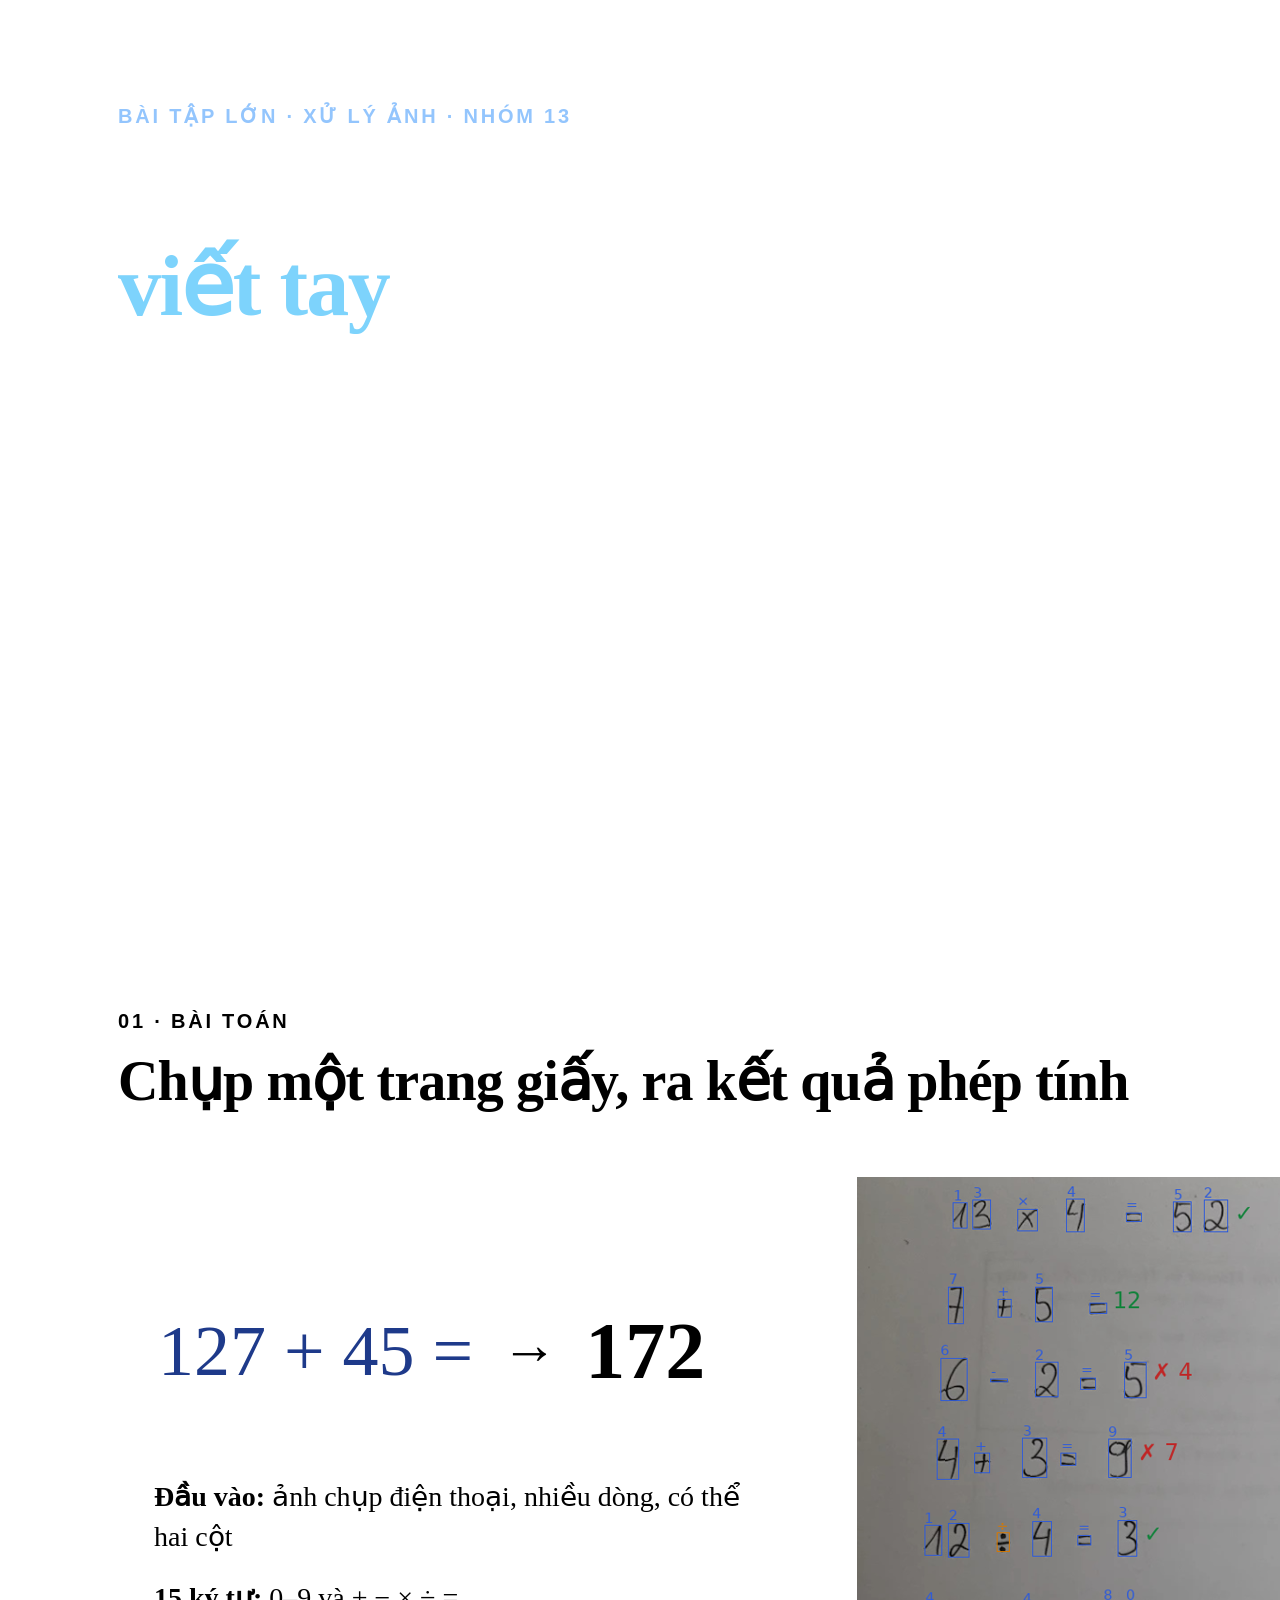
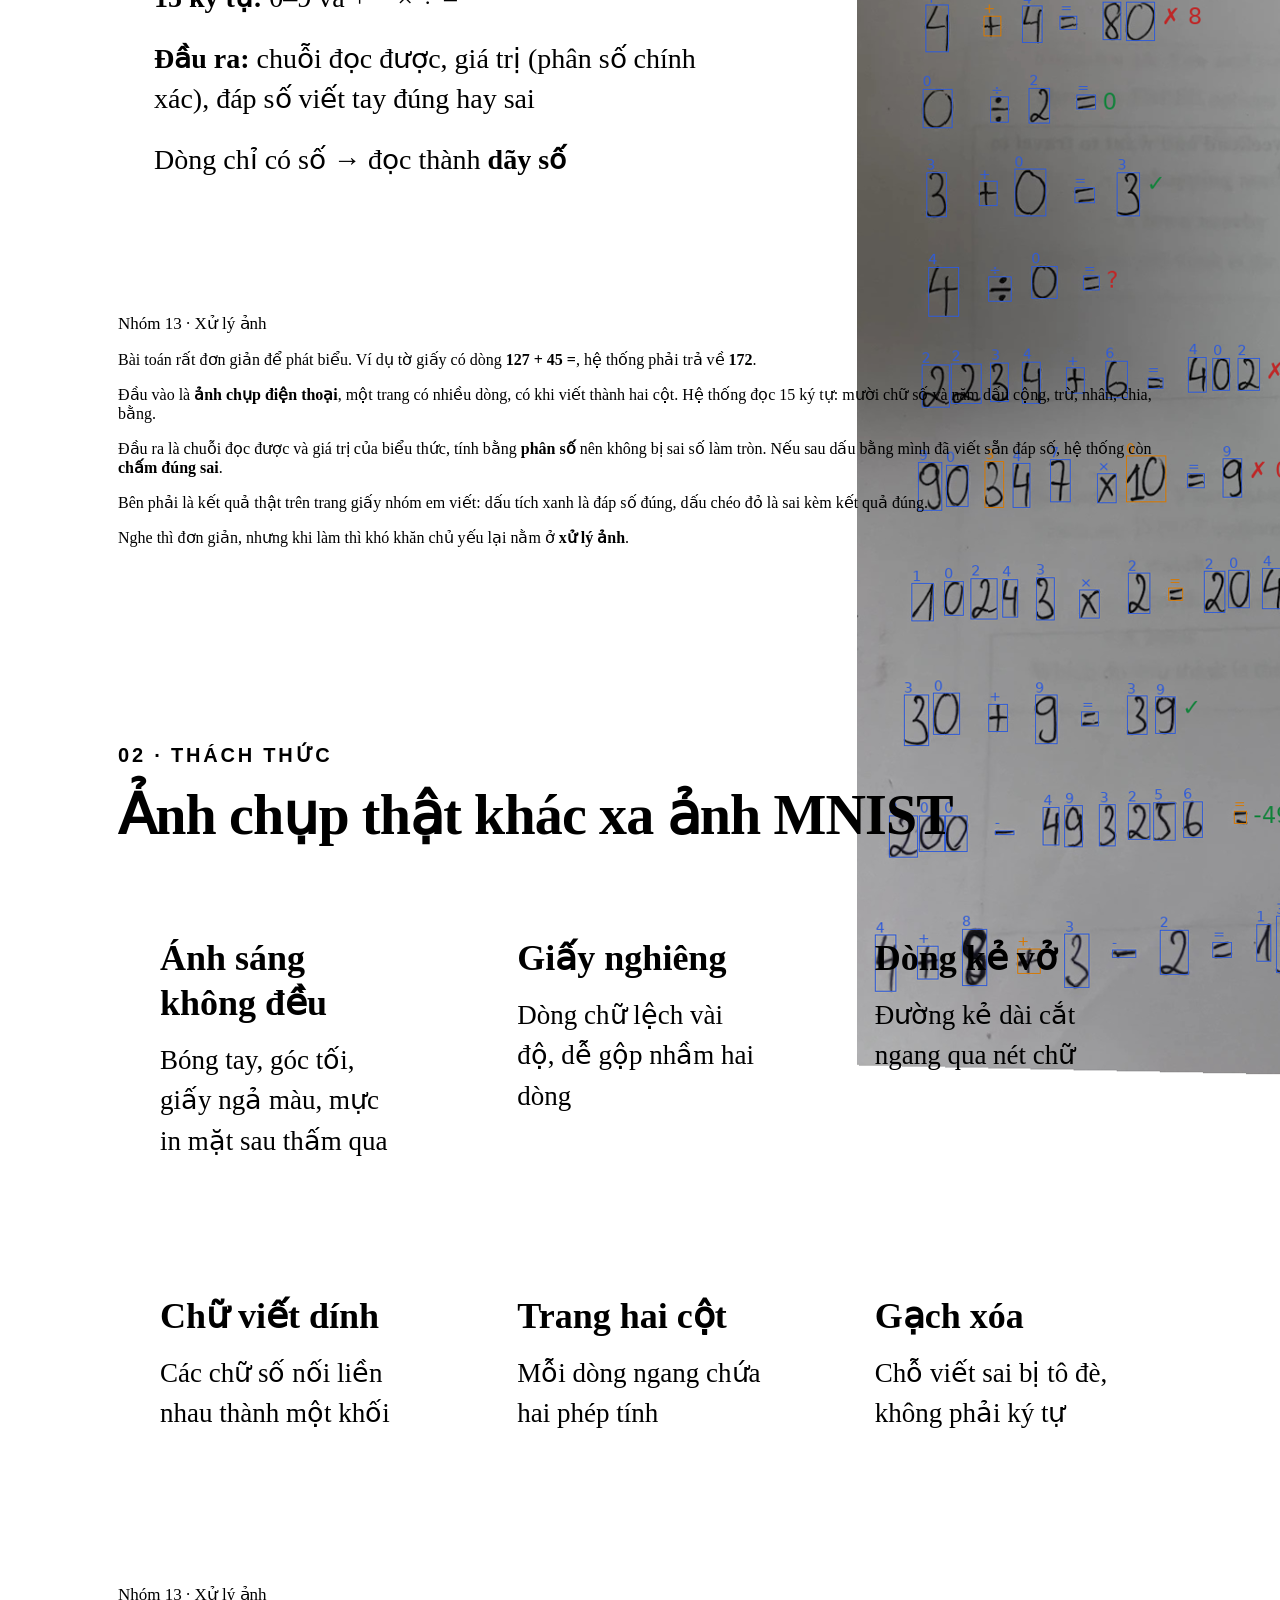
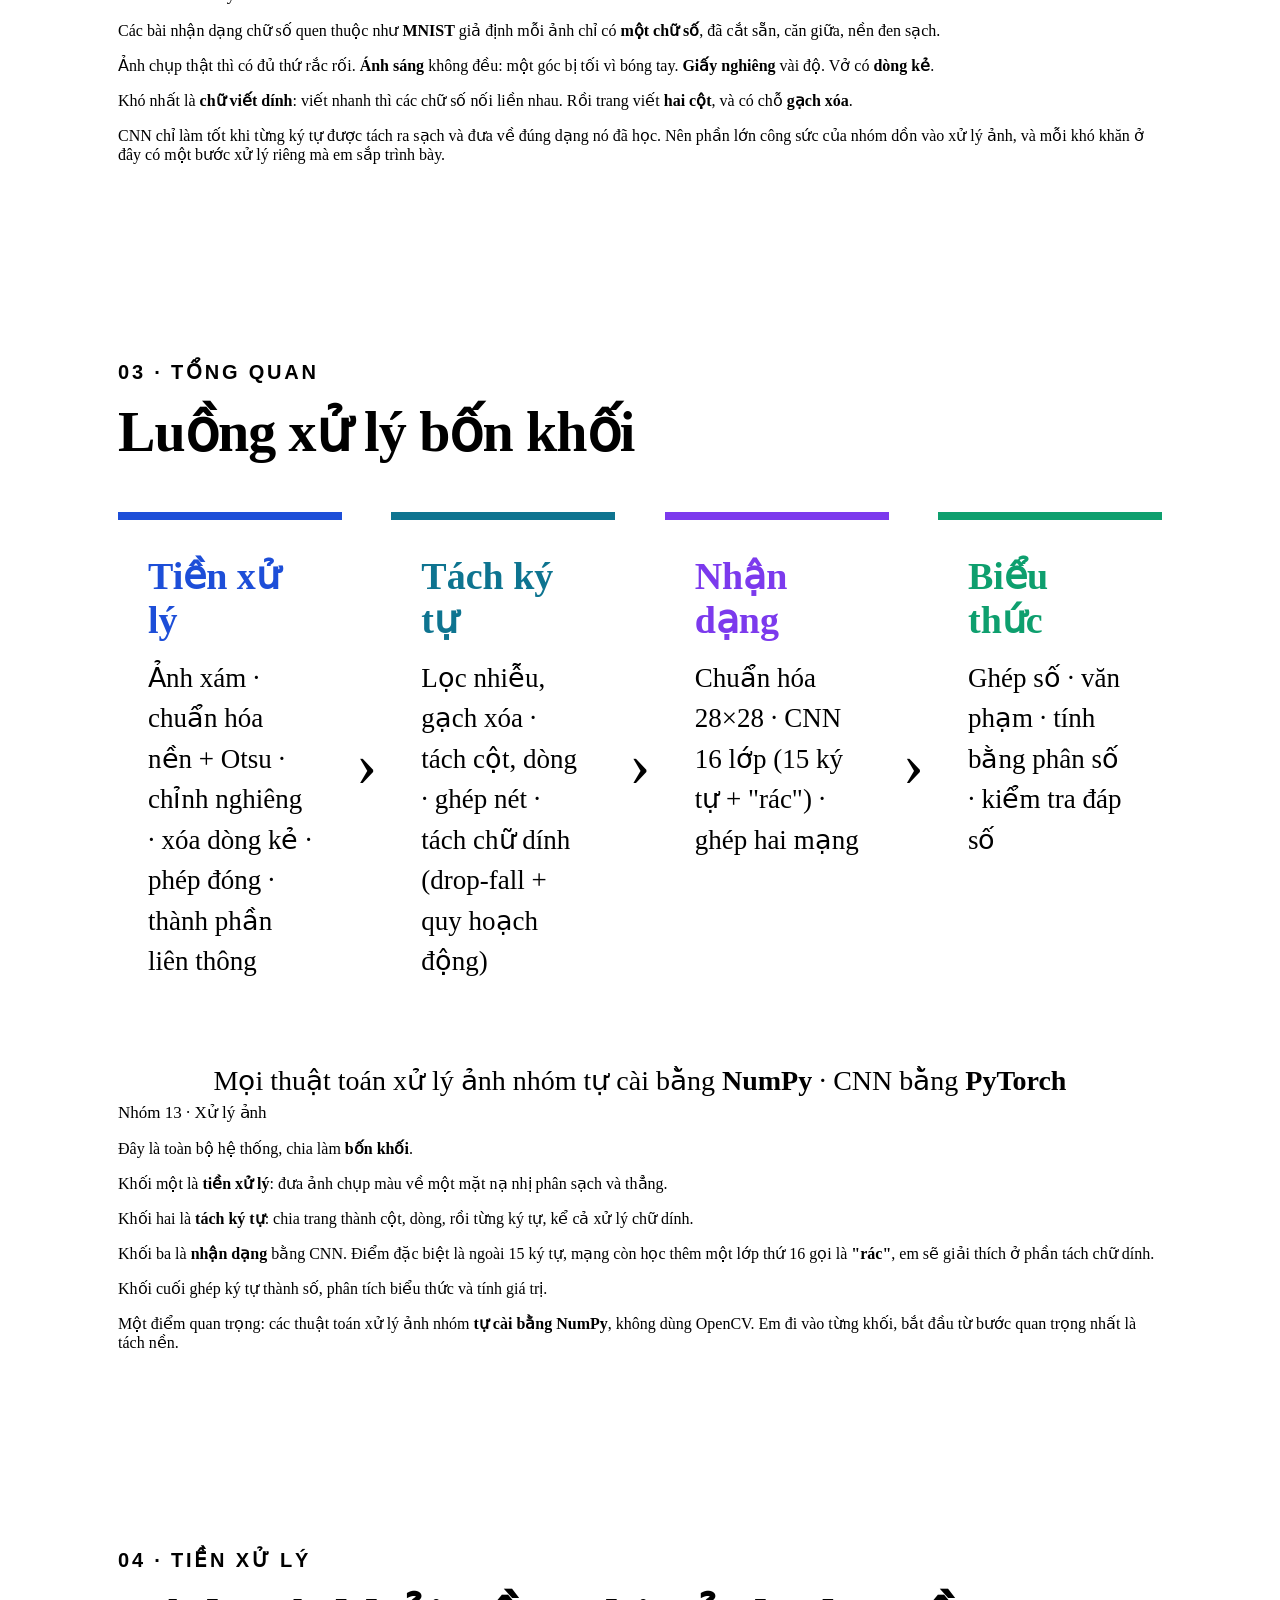
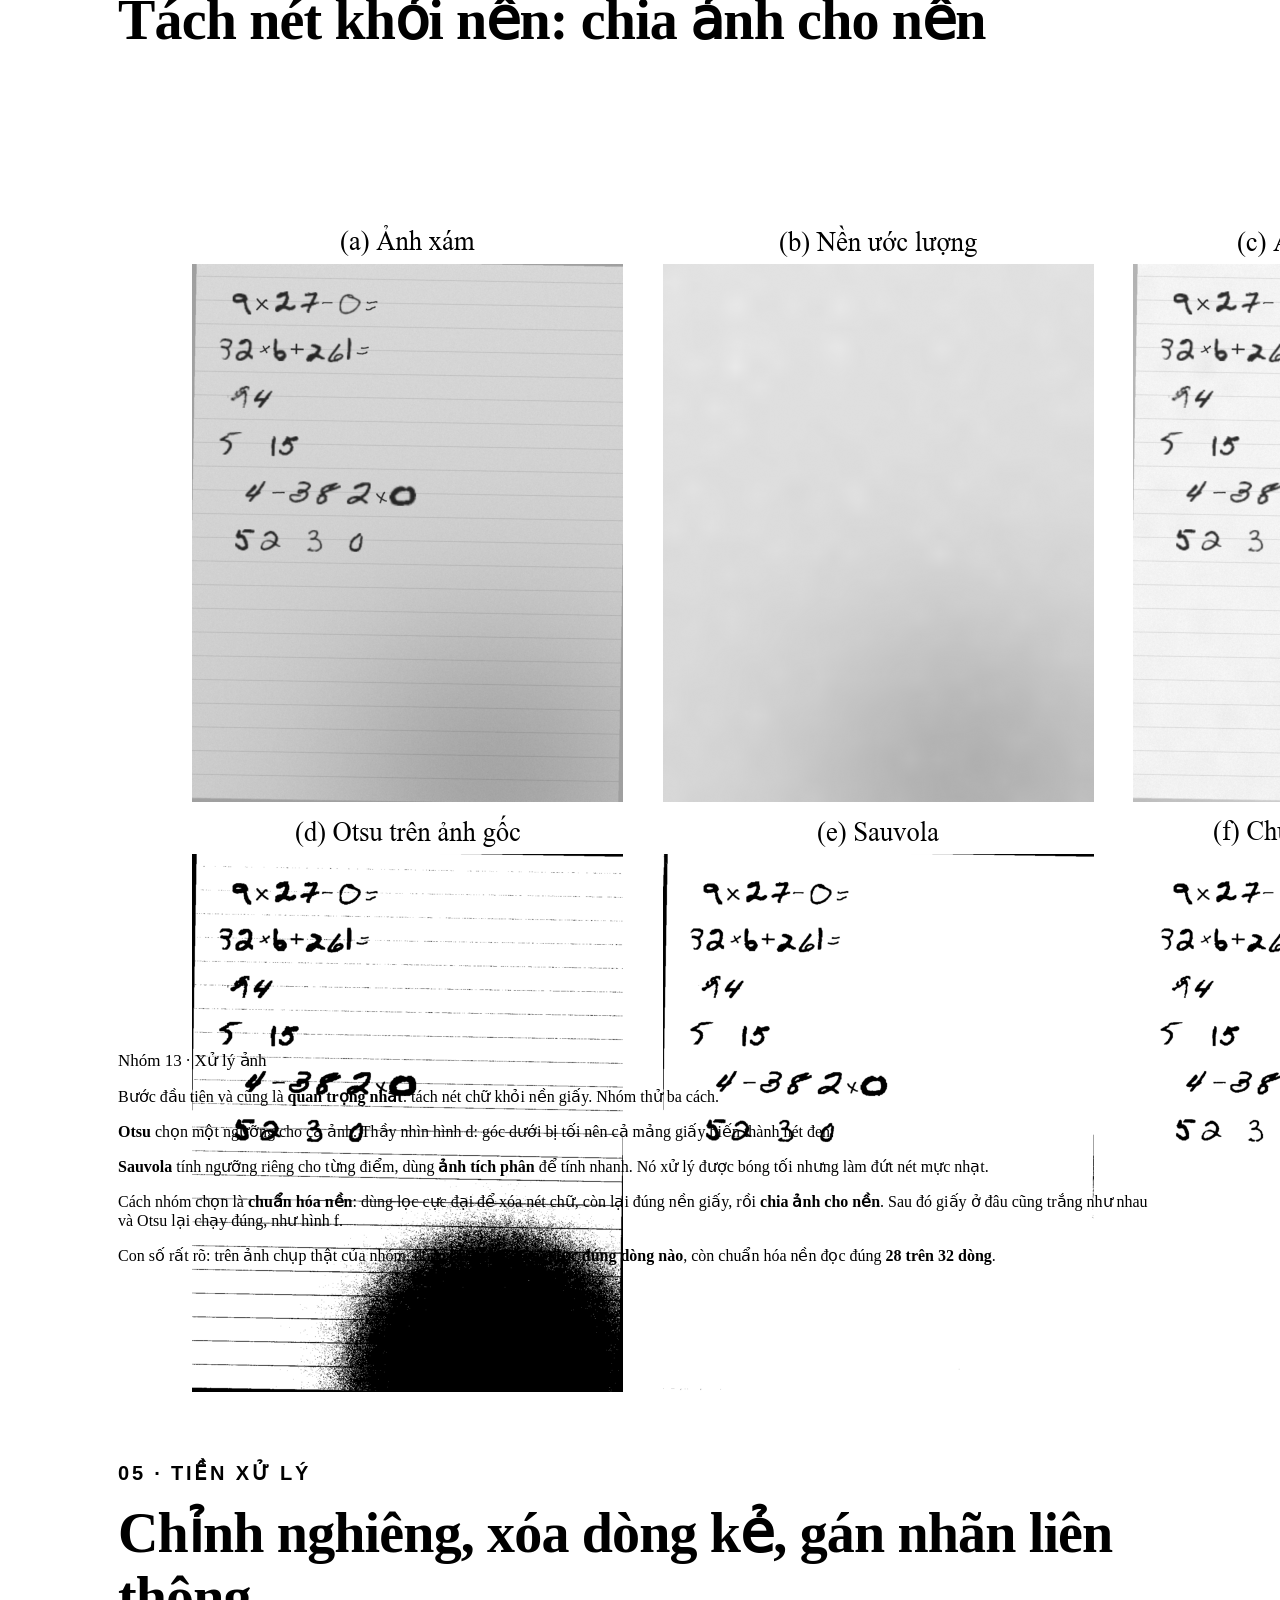
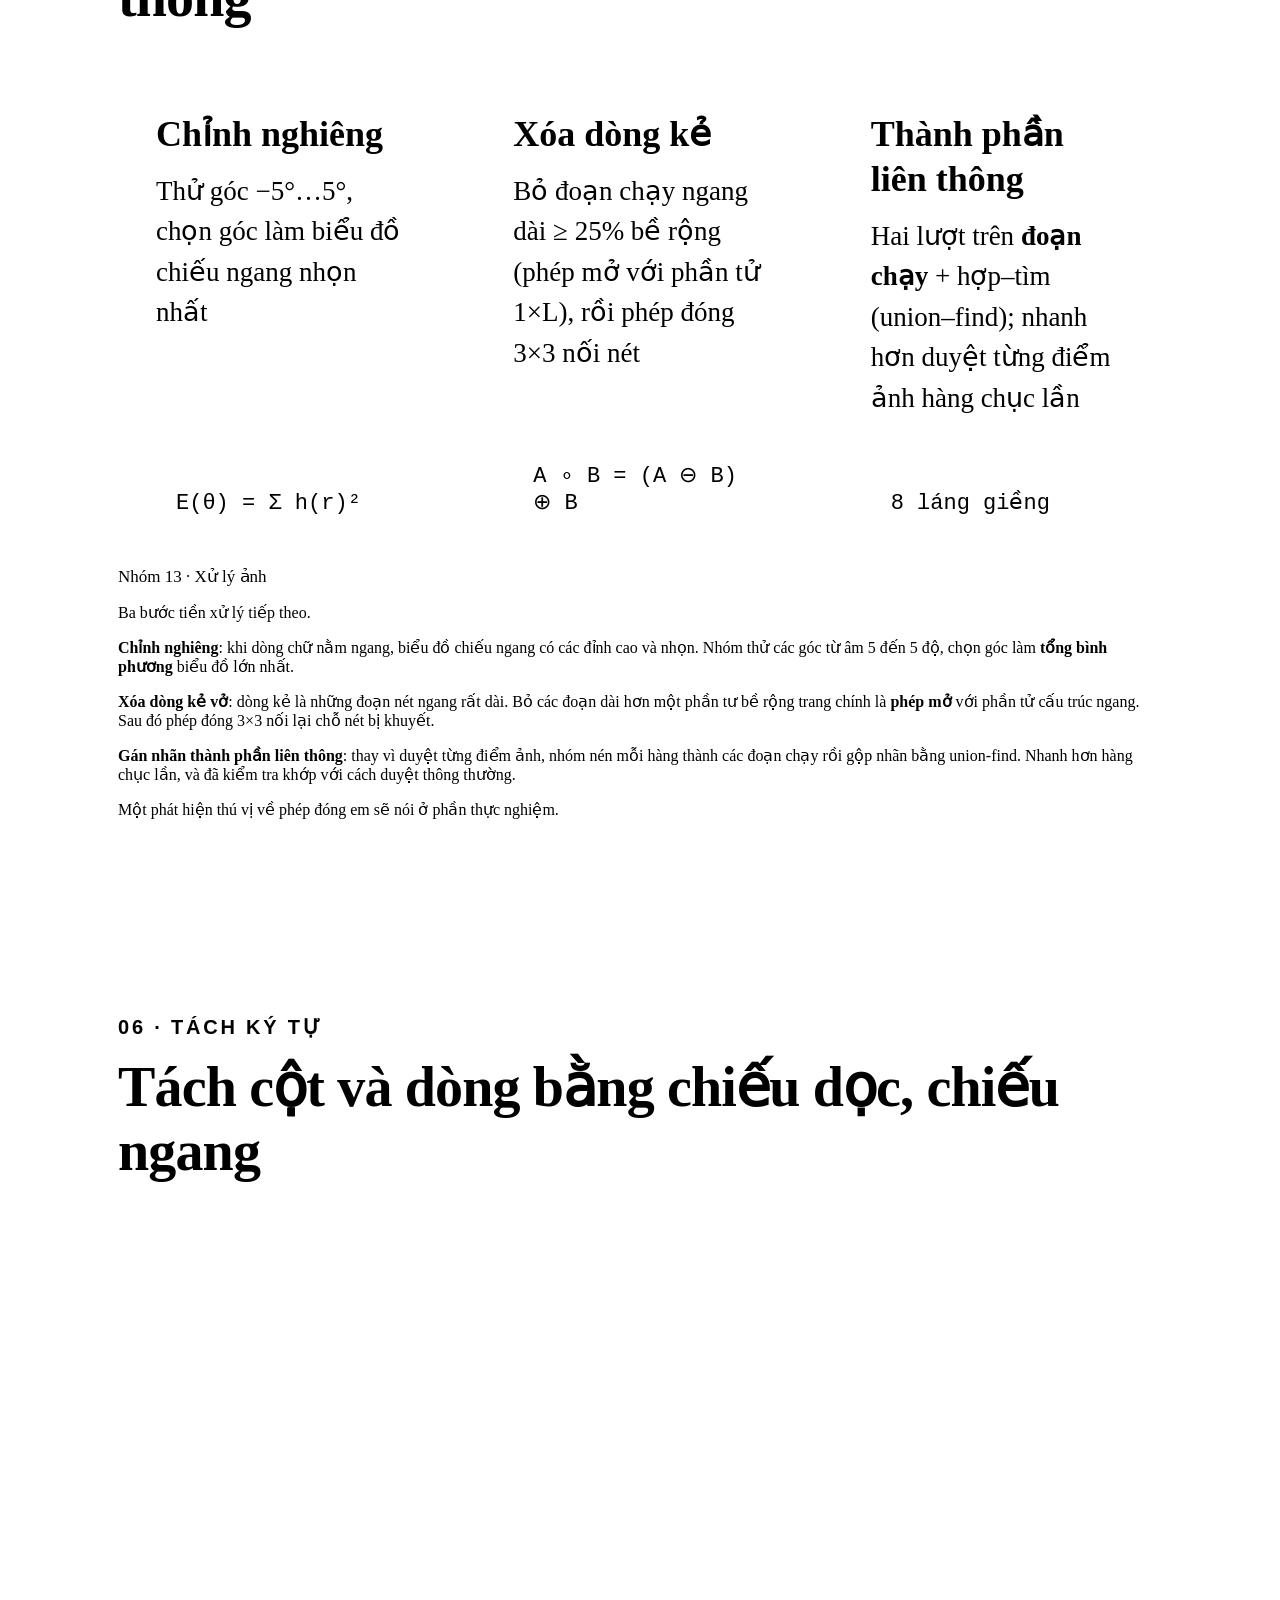
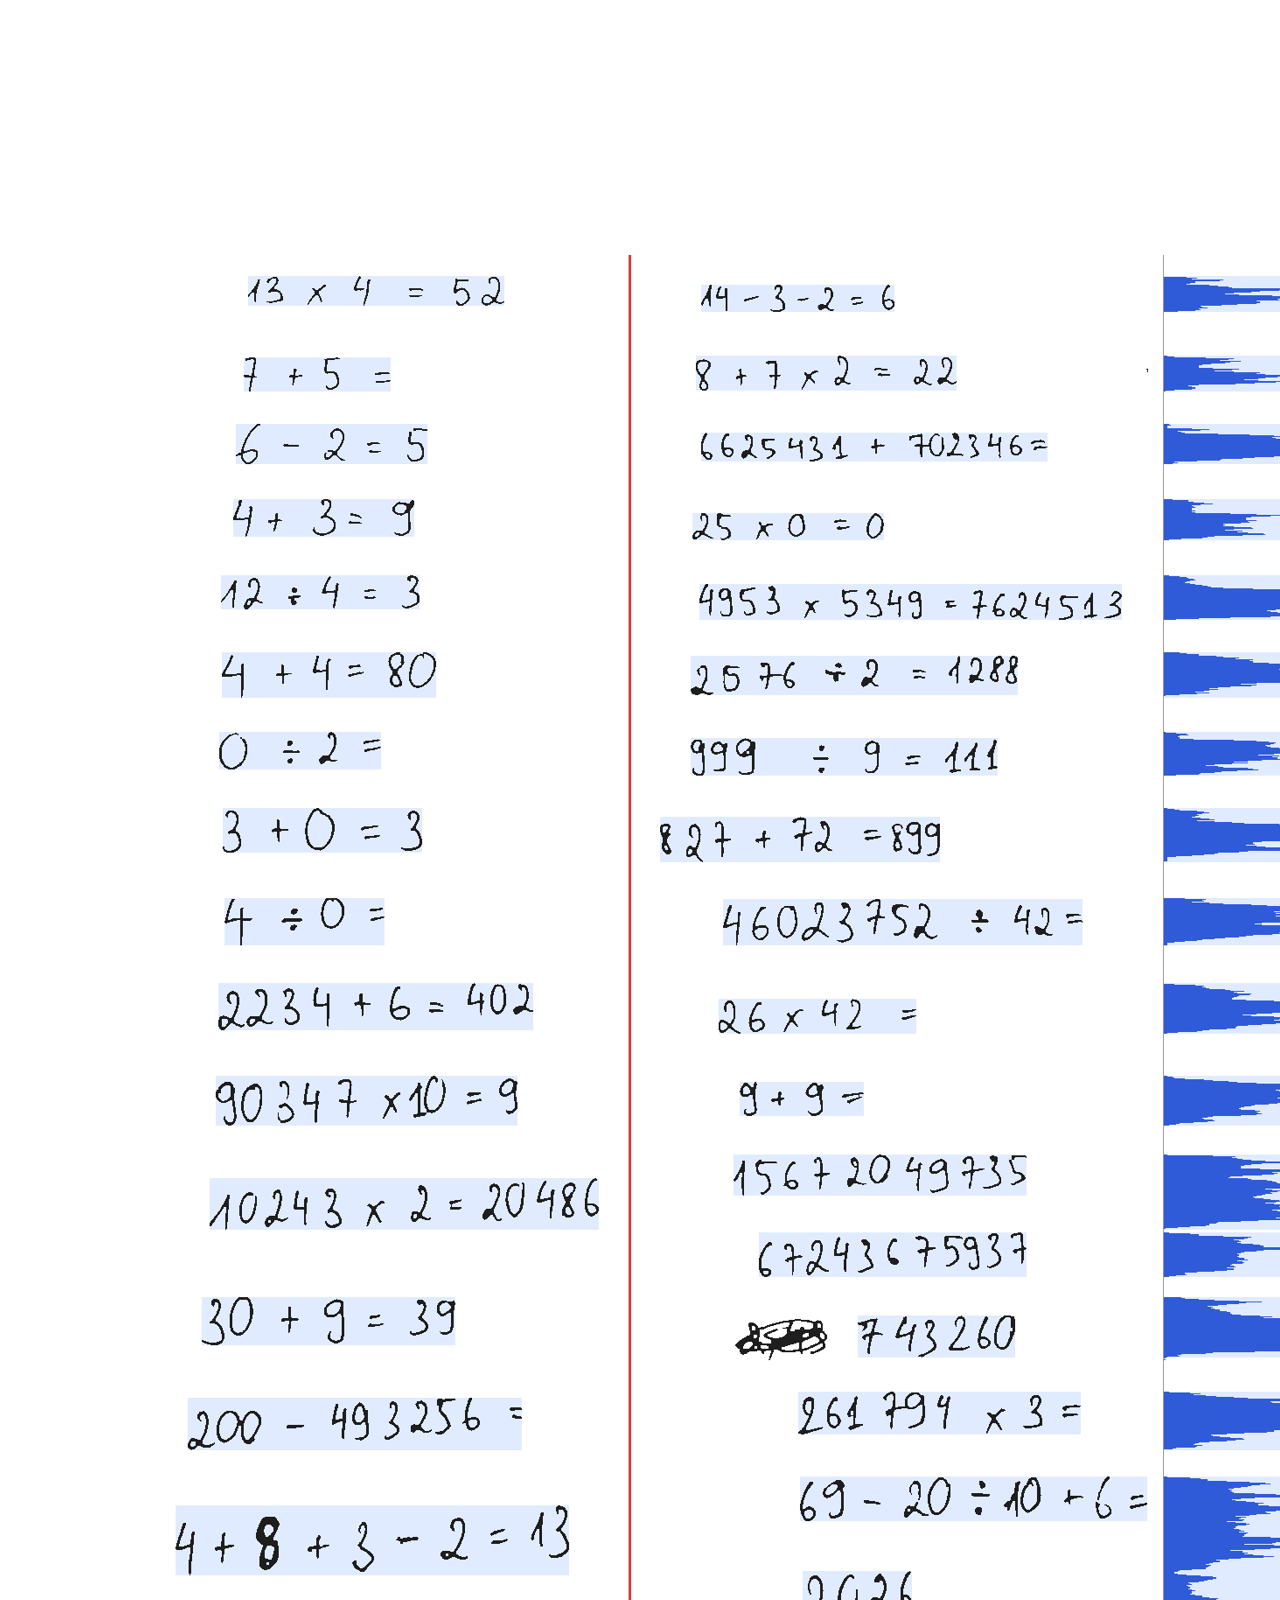
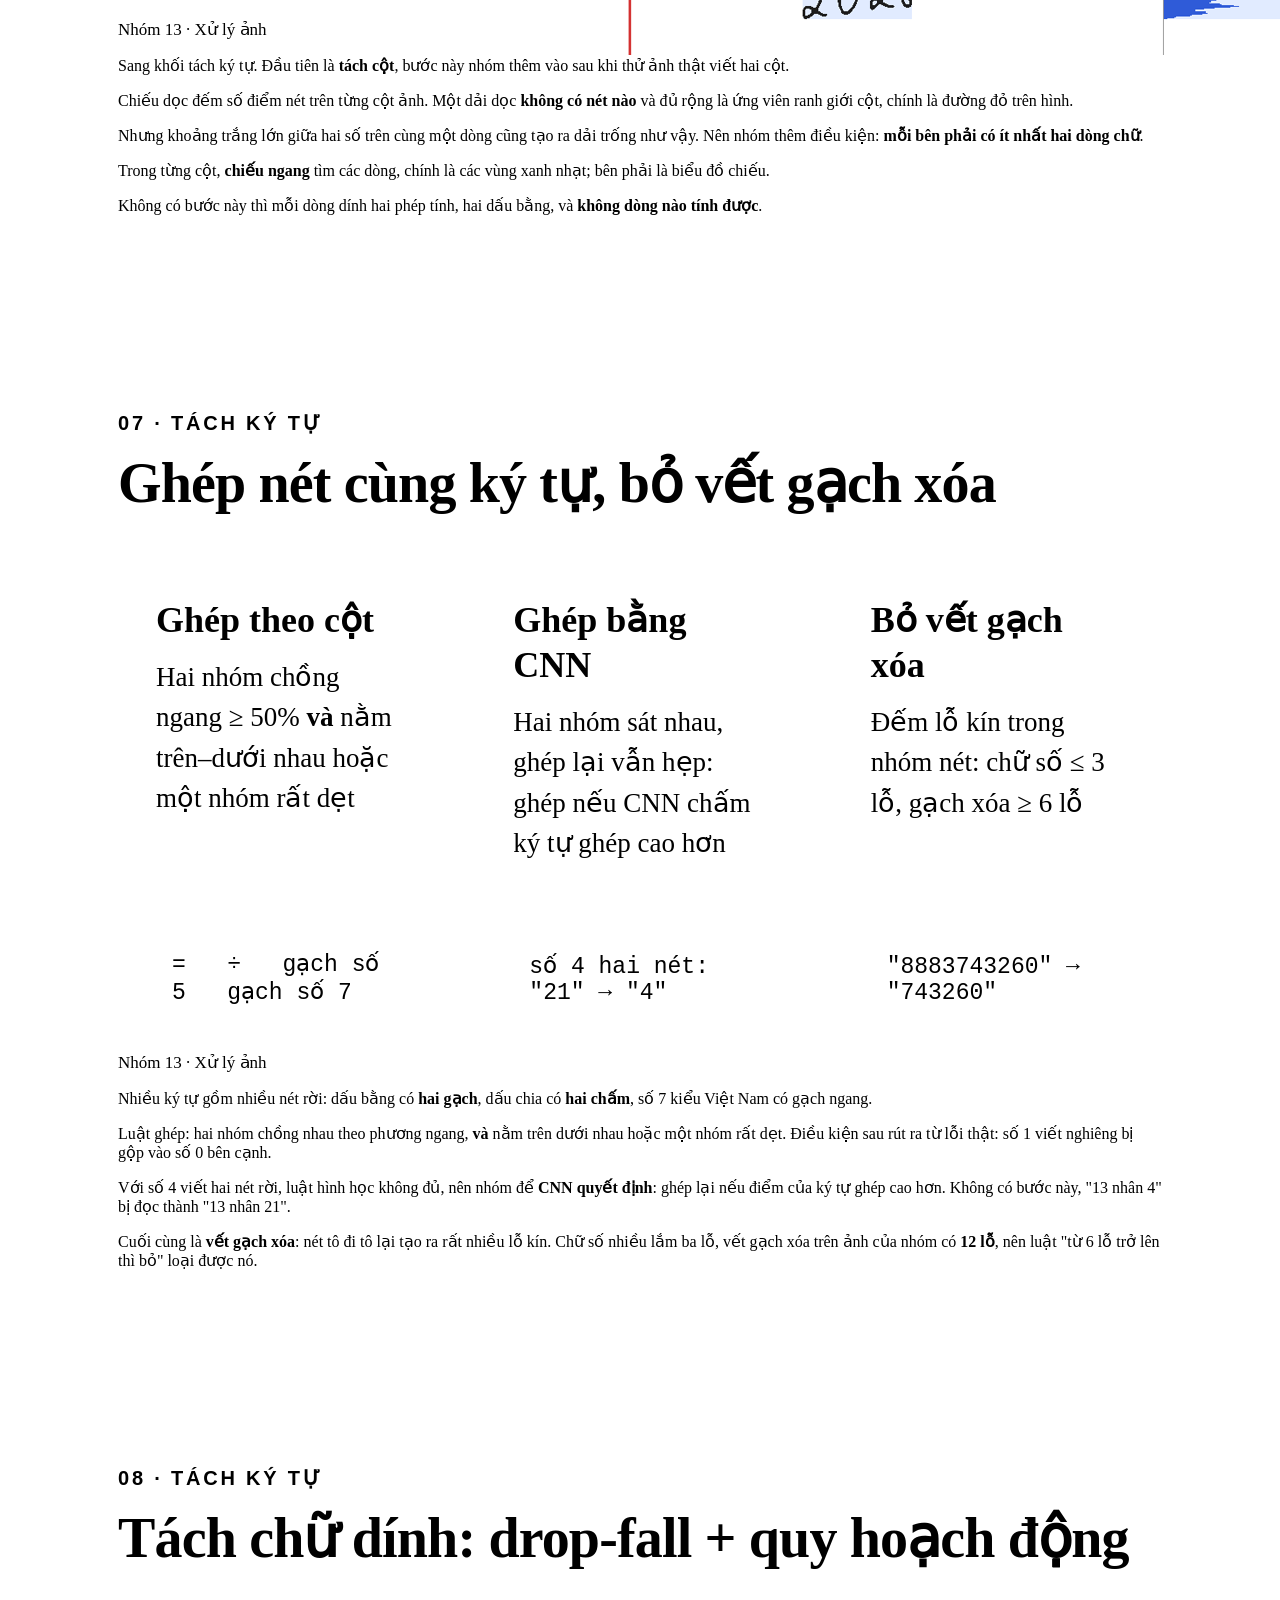
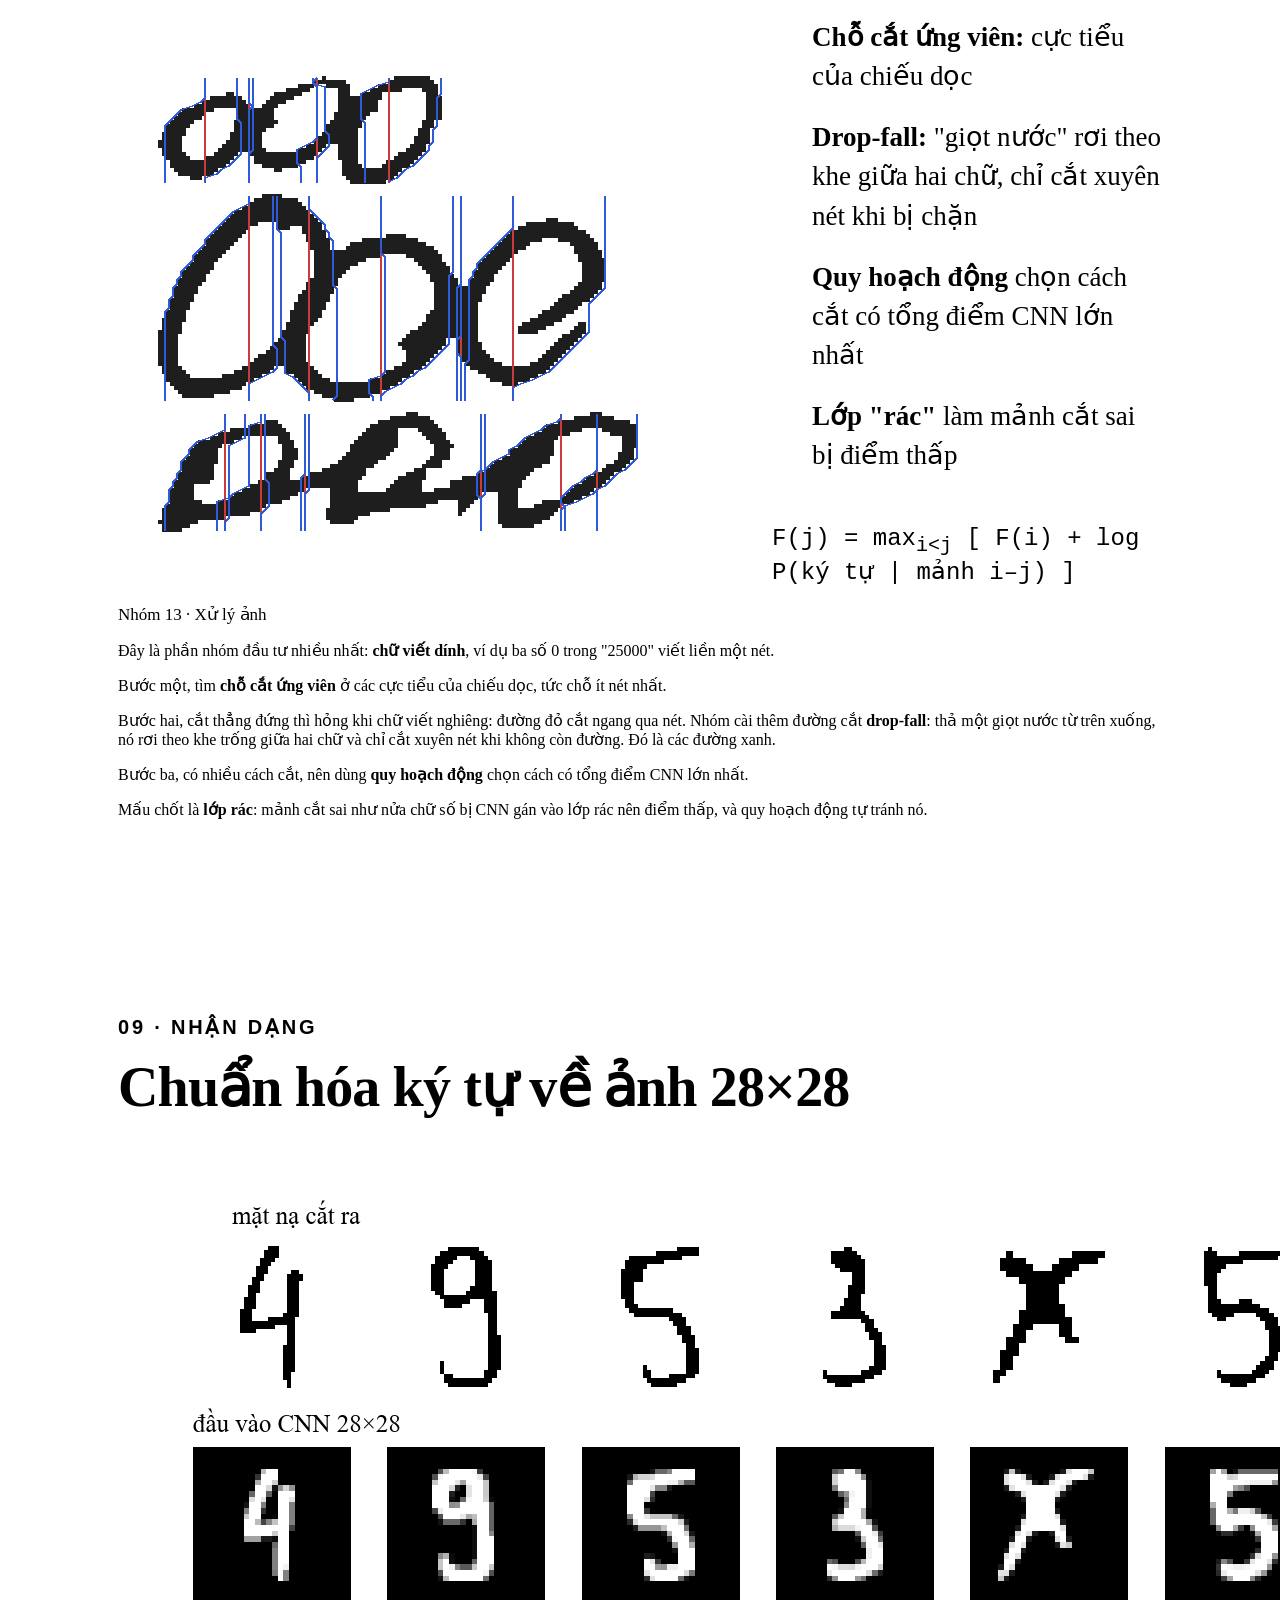
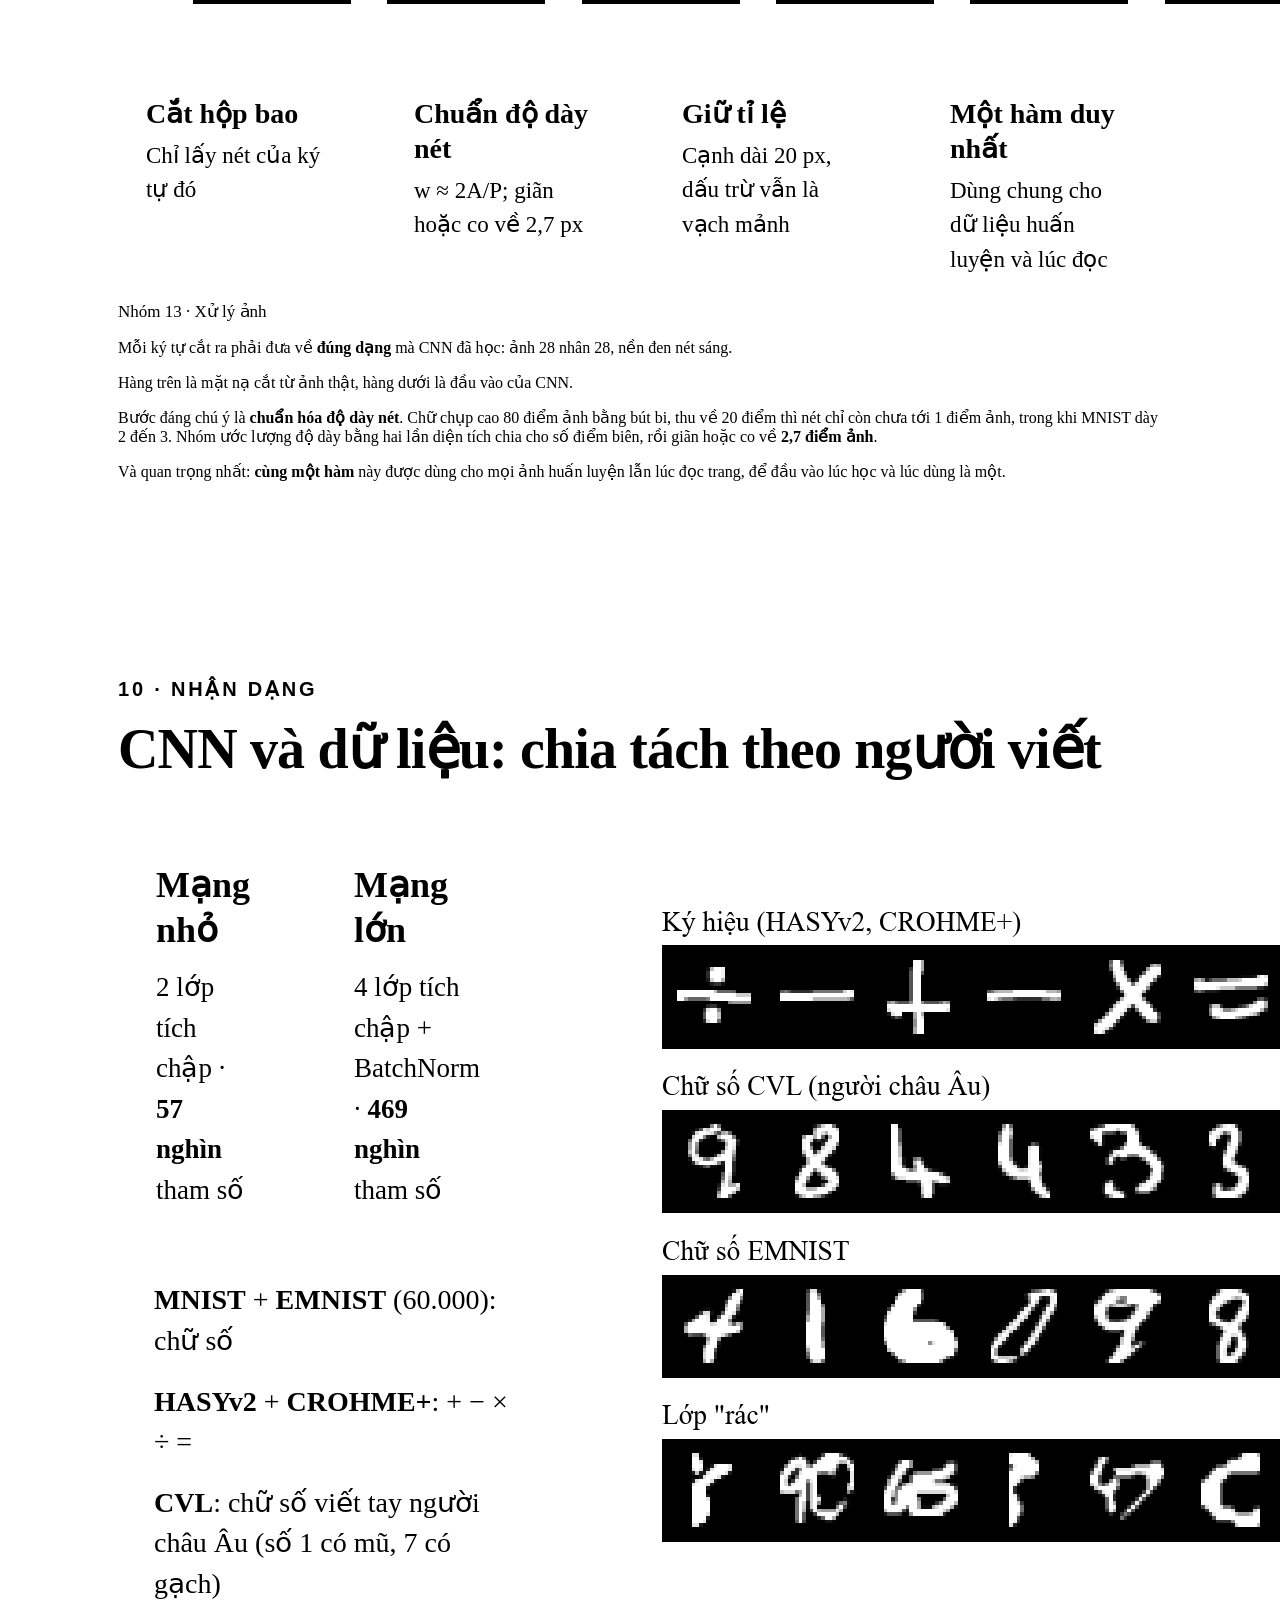
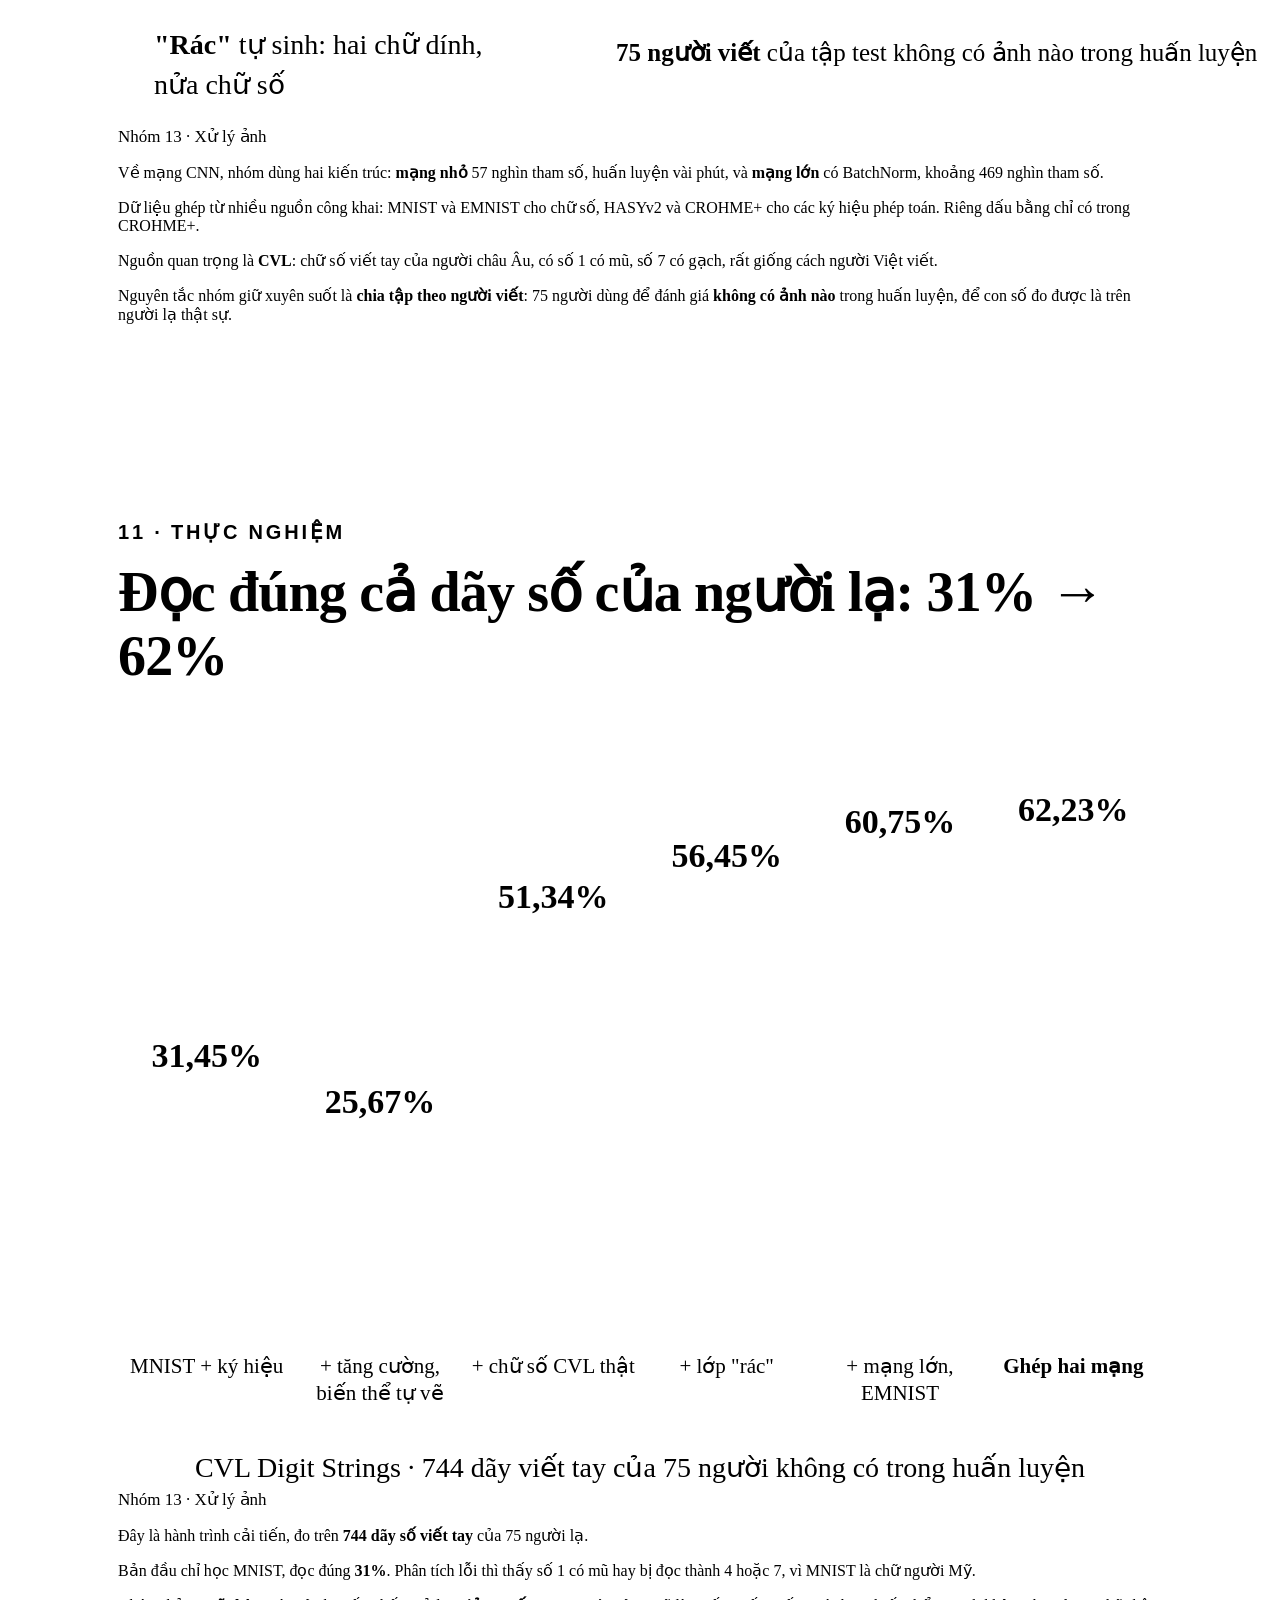
==== bao_cao/slide/nguon/index.html @ ebadb7d4 "Đọc dãy số và biểu thức viết tay từ ảnh chụp trang giấy Mã nguồn xử lý ảnh (NumPy), CNN, ứng dụng we" ====
<!DOCTYPE html>
<html lang="vi" data-themes="corporate-clean">
<head>
<meta charset="utf-8">
<meta name="viewport" content="width=device-width,initial-scale=1">
<title>Đọc dãy số và biểu thức viết tay từ ảnh chụp trang giấy · Nhóm 13</title>
<link rel="stylesheet" href="../../../../../../.claude/skills/html-ppt/assets/base.css">
<link rel="stylesheet" id="theme-link" href="../../../../../../.claude/skills/html-ppt/assets/themes/corporate-clean.css">
<link rel="stylesheet" href="../../../../../../.claude/skills/html-ppt/assets/animations/animations.css">
<link rel="stylesheet" href="style.css">
</head>
<body class="tpl-presenter-mode-reveal">
<div class="deck">

  <!-- ============ 1. BÌA ============ -->
  <section class="slide bia" data-title="Bìa">
    <div class="bia-fx" data-fx="neural-net"></div>
    <div class="bia-chu">
      <p class="kicker">Bài tập lớn · Xử lý ảnh · Nhóm 13</p>
      <h1 class="h1" data-anim="fade-up">Đọc dãy số và biểu thức<br><span class="nhan">viết tay</span> từ ảnh chụp<br>trang giấy</h1>
      <p class="lede" data-anim="fade-up">Giảng viên: Phạm Hoàng Việt · Nhóm lớp 05</p>
      <div class="thanh-vien" data-anim="stagger-list">
        <span>Vũ Trí Thuận <i>B23DCCN802</i></span>
        <span>Đỗ Minh Vũ <i>B23DCCN942</i></span>
        <span>Nguyễn Trọng Triều <i>B23DCCN844</i></span>
        <span>Phạm Minh Đức <i>B23DCCN186</i></span>
      </div>
    </div>
    <div class="deck-footer"><span>Học viện Công nghệ Bưu chính Viễn thông · Hà Nội 2026</span><span class="slide-number" data-current="1" data-total="17"></span></div>
    <aside class="notes">
      <p>Em chào thầy và các bạn. Nhóm em là <strong>Nhóm 13</strong>, đề tài là <strong>đọc dãy số và biểu thức viết tay từ ảnh chụp một trang giấy</strong>.</p>
      <p>Nói ngắn gọn: mình chụp một tờ giấy có các phép tính viết tay, hệ thống tự tách từng dòng, từng ký tự, nhận dạng, rồi <strong>tính ra kết quả</strong>.</p>
      <p>Nhóm có bốn thành viên. Phần trình bày hôm nay đi theo đúng luồng xử lý: tiền xử lý ảnh, tách ký tự, nhận dạng bằng CNN, rồi đến kết quả thực nghiệm và demo.</p>
      <p>Em xin bắt đầu bằng bài toán cụ thể.</p>
    </aside>
  </section>

  <!-- ============ 2. BÀI TOÁN ============ -->
  <section class="slide" data-title="Bài toán">
    <p class="kicker">01 · Bài toán</p>
    <h2 class="h2">Chụp một trang giấy, <span class="accent">ra kết quả phép tính</span></h2>
    <div class="hai-cot">
      <div>
        <div class="vi-du" data-anim="zoom-pop"><span class="tay">127 + 45 =</span><span class="mui">→</span><span class="kq">172</span></div>
        <ul class="ds" data-anim="stagger-list">
          <li><b>Đầu vào:</b> ảnh chụp điện thoại, nhiều dòng, có thể hai cột</li>
          <li><b>15 ký tự:</b> 0–9 và + − × ÷ =</li>
          <li><b>Đầu ra:</b> chuỗi đọc được, giá trị (phân số chính xác), đáp số viết tay đúng hay sai</li>
          <li>Dòng chỉ có số → đọc thành <b>dãy số</b></li>
        </ul>
      </div>
      <figure class="img-frame contain khung-anh" style="--img-ratio:3/4" data-anim="fade-left"><img src="hinh/trang_that.png" alt="Kết quả đọc trang thật"></figure>
    </div>
    <div class="deck-footer"><span>Nhóm 13 · Xử lý ảnh</span><span class="slide-number" data-current="2" data-total="17"></span></div>
    <aside class="notes">
      <p>Bài toán rất đơn giản để phát biểu. Ví dụ tờ giấy có dòng <strong>127 + 45 =</strong>, hệ thống phải trả về <strong>172</strong>.</p>
      <p>Đầu vào là <strong>ảnh chụp điện thoại</strong>, một trang có nhiều dòng, có khi viết thành hai cột. Hệ thống đọc 15 ký tự: mười chữ số và năm dấu cộng, trừ, nhân, chia, bằng.</p>
      <p>Đầu ra là chuỗi đọc được và giá trị của biểu thức, tính bằng <strong>phân số</strong> nên không bị sai số làm tròn. Nếu sau dấu bằng mình đã viết sẵn đáp số, hệ thống còn <strong>chấm đúng sai</strong>.</p>
      <p>Bên phải là kết quả thật trên trang giấy nhóm em viết: dấu tích xanh là đáp số đúng, dấu chéo đỏ là sai kèm kết quả đúng.</p>
      <p>Nghe thì đơn giản, nhưng khi làm thì khó khăn chủ yếu lại nằm ở <strong>xử lý ảnh</strong>.</p>
    </aside>
  </section>

  <!-- ============ 3. THÁCH THỨC ============ -->
  <section class="slide" data-title="Thách thức">
    <p class="kicker">02 · Thách thức</p>
    <h2 class="h2">Ảnh chụp thật khác xa <span class="accent">ảnh MNIST</span></h2>
    <div class="luoi g3" data-anim="stagger-list">
      <div class="the"><h4>Ánh sáng không đều</h4><p>Bóng tay, góc tối, giấy ngả màu, mực in mặt sau thấm qua</p></div>
      <div class="the"><h4>Giấy nghiêng</h4><p>Dòng chữ lệch vài độ, dễ gộp nhầm hai dòng</p></div>
      <div class="the"><h4>Dòng kẻ vở</h4><p>Đường kẻ dài cắt ngang qua nét chữ</p></div>
      <div class="the"><h4>Chữ viết dính</h4><p>Các chữ số nối liền nhau thành một khối</p></div>
      <div class="the"><h4>Trang hai cột</h4><p>Mỗi dòng ngang chứa hai phép tính</p></div>
      <div class="the"><h4>Gạch xóa</h4><p>Chỗ viết sai bị tô đè, không phải ký tự</p></div>
    </div>
    <div class="deck-footer"><span>Nhóm 13 · Xử lý ảnh</span><span class="slide-number" data-current="3" data-total="17"></span></div>
    <aside class="notes">
      <p>Các bài nhận dạng chữ số quen thuộc như <strong>MNIST</strong> giả định mỗi ảnh chỉ có <strong>một chữ số</strong>, đã cắt sẵn, căn giữa, nền đen sạch.</p>
      <p>Ảnh chụp thật thì có đủ thứ rắc rối. <strong>Ánh sáng</strong> không đều: một góc bị tối vì bóng tay. <strong>Giấy nghiêng</strong> vài độ. Vở có <strong>dòng kẻ</strong>.</p>
      <p>Khó nhất là <strong>chữ viết dính</strong>: viết nhanh thì các chữ số nối liền nhau. Rồi trang viết <strong>hai cột</strong>, và có chỗ <strong>gạch xóa</strong>.</p>
      <p>CNN chỉ làm tốt khi từng ký tự được tách ra sạch và đưa về đúng dạng nó đã học. Nên phần lớn công sức của nhóm dồn vào xử lý ảnh, và mỗi khó khăn ở đây có một bước xử lý riêng mà em sắp trình bày.</p>
    </aside>
  </section>

  <!-- ============ 4. LUỒNG XỬ LÝ ============ -->
  <section class="slide" data-title="Luồng xử lý">
    <p class="kicker">03 · Tổng quan</p>
    <h2 class="h2">Luồng xử lý <span class="accent">bốn khối</span></h2>
    <div class="ong" data-anim="stagger-list">
      <div class="khoi k1"><b>Tiền xử lý</b><span>Ảnh xám · chuẩn hóa nền + Otsu · chỉnh nghiêng · xóa dòng kẻ · phép đóng · thành phần liên thông</span></div>
      <div class="mui-ten">›</div>
      <div class="khoi k2"><b>Tách ký tự</b><span>Lọc nhiễu, gạch xóa · tách cột, dòng · ghép nét · tách chữ dính (drop-fall + quy hoạch động)</span></div>
      <div class="mui-ten">›</div>
      <div class="khoi k3"><b>Nhận dạng</b><span>Chuẩn hóa 28×28 · CNN 16 lớp (15 ký tự + "rác") · ghép hai mạng</span></div>
      <div class="mui-ten">›</div>
      <div class="khoi k4"><b>Biểu thức</b><span>Ghép số · văn phạm · tính bằng phân số · kiểm tra đáp số</span></div>
    </div>
    <p class="lede chu-thich" data-anim="fade-up">Mọi thuật toán xử lý ảnh nhóm tự cài bằng <b>NumPy</b> · CNN bằng <b>PyTorch</b></p>
    <div class="deck-footer"><span>Nhóm 13 · Xử lý ảnh</span><span class="slide-number" data-current="4" data-total="17"></span></div>
    <aside class="notes">
      <p>Đây là toàn bộ hệ thống, chia làm <strong>bốn khối</strong>.</p>
      <p>Khối một là <strong>tiền xử lý</strong>: đưa ảnh chụp màu về một mặt nạ nhị phân sạch và thẳng.</p>
      <p>Khối hai là <strong>tách ký tự</strong>: chia trang thành cột, dòng, rồi từng ký tự, kể cả xử lý chữ dính.</p>
      <p>Khối ba là <strong>nhận dạng</strong> bằng CNN. Điểm đặc biệt là ngoài 15 ký tự, mạng còn học thêm một lớp thứ 16 gọi là <strong>"rác"</strong>, em sẽ giải thích ở phần tách chữ dính.</p>
      <p>Khối cuối ghép ký tự thành số, phân tích biểu thức và tính giá trị.</p>
      <p>Một điểm quan trọng: các thuật toán xử lý ảnh nhóm <strong>tự cài bằng NumPy</strong>, không dùng OpenCV. Em đi vào từng khối, bắt đầu từ bước quan trọng nhất là tách nền.</p>
    </aside>
  </section>

  <!-- ============ 5. TÁCH NỀN ============ -->
  <section class="slide" data-title="Tách nền">
    <p class="kicker">04 · Tiền xử lý</p>
    <h2 class="h2">Tách nét khỏi nền: <span class="accent">chia ảnh cho nền</span></h2>
    <div class="hai-cot rong-trai">
      <figure class="img-frame contain" style="--img-ratio:1440/1216" data-anim="fade-up"><img src="hinh/nguong.png" alt="So sánh ba cách tách nền"></figure>
      <div>
        <ul class="ds" data-anim="stagger-list">
          <li><b>Otsu:</b> một ngưỡng cho cả ảnh → góc tối thành nét</li>
          <li><b>Sauvola:</b> ngưỡng từng điểm qua ảnh tích phân → đứt nét mực nhạt</li>
          <li><b>Chuẩn hóa nền:</b> lọc cực đại ước lượng nền B, chia I/B rồi mới Otsu</li>
        </ul>
        <div class="so-lon" data-anim="zoom-pop"><span class="so">0 / 32</span><span class="mo">dòng đúng trên ảnh thật nếu dùng Otsu</span></div>
        <div class="so-lon tot" data-anim="zoom-pop"><span class="so">28 / 32</span><span class="mo">với chuẩn hóa nền</span></div>
      </div>
    </div>
    <div class="deck-footer"><span>Nhóm 13 · Xử lý ảnh</span><span class="slide-number" data-current="5" data-total="17"></span></div>
    <aside class="notes">
      <p>Bước đầu tiên và cũng là <strong>quan trọng nhất</strong>: tách nét chữ khỏi nền giấy. Nhóm thử ba cách.</p>
      <p><strong>Otsu</strong> chọn một ngưỡng cho cả ảnh. Thầy nhìn hình d: góc dưới bị tối nên cả mảng giấy biến thành nét đen.</p>
      <p><strong>Sauvola</strong> tính ngưỡng riêng cho từng điểm, dùng <strong>ảnh tích phân</strong> để tính nhanh. Nó xử lý được bóng tối nhưng làm đứt nét mực nhạt.</p>
      <p>Cách nhóm chọn là <strong>chuẩn hóa nền</strong>: dùng lọc cực đại để xóa nét chữ, còn lại đúng nền giấy, rồi <strong>chia ảnh cho nền</strong>. Sau đó giấy ở đâu cũng trắng như nhau và Otsu lại chạy đúng, như hình f.</p>
      <p>Con số rất rõ: trên ảnh chụp thật của nhóm, dùng Otsu thì <strong>không đọc đúng dòng nào</strong>, còn chuẩn hóa nền đọc đúng <strong>28 trên 32 dòng</strong>.</p>
    </aside>
  </section>

  <!-- ============ 6. NGHIÊNG, DÒNG KẺ, LIÊN THÔNG ============ -->
  <section class="slide" data-title="Chỉnh nghiêng · liên thông">
    <p class="kicker">05 · Tiền xử lý</p>
    <h2 class="h2">Chỉnh nghiêng, xóa dòng kẻ, <span class="accent">gán nhãn liên thông</span></h2>
    <div class="luoi g3" data-anim="stagger-list">
      <div class="the"><h4>Chỉnh nghiêng</h4><p>Thử góc −5°…5°, chọn góc làm biểu đồ chiếu ngang nhọn nhất</p><div class="cong-thuc">E(θ) = Σ h(r)²</div></div>
      <div class="the"><h4>Xóa dòng kẻ</h4><p>Bỏ đoạn chạy ngang dài ≥ 25% bề rộng (phép mở với phần tử 1×L), rồi phép đóng 3×3 nối nét</p><div class="cong-thuc">A ∘ B = (A ⊖ B) ⊕ B</div></div>
      <div class="the"><h4>Thành phần liên thông</h4><p>Hai lượt trên <b>đoạn chạy</b> + hợp–tìm (union–find); nhanh hơn duyệt từng điểm ảnh hàng chục lần</p><div class="cong-thuc">8 láng giềng</div></div>
    </div>
    <div class="deck-footer"><span>Nhóm 13 · Xử lý ảnh</span><span class="slide-number" data-current="6" data-total="17"></span></div>
    <aside class="notes">
      <p>Ba bước tiền xử lý tiếp theo.</p>
      <p><strong>Chỉnh nghiêng</strong>: khi dòng chữ nằm ngang, biểu đồ chiếu ngang có các đỉnh cao và nhọn. Nhóm thử các góc từ âm 5 đến 5 độ, chọn góc làm <strong>tổng bình phương</strong> biểu đồ lớn nhất.</p>
      <p><strong>Xóa dòng kẻ vở</strong>: dòng kẻ là những đoạn nét ngang rất dài. Bỏ các đoạn dài hơn một phần tư bề rộng trang chính là <strong>phép mở</strong> với phần tử cấu trúc ngang. Sau đó phép đóng 3×3 nối lại chỗ nét bị khuyết.</p>
      <p><strong>Gán nhãn thành phần liên thông</strong>: thay vì duyệt từng điểm ảnh, nhóm nén mỗi hàng thành các đoạn chạy rồi gộp nhãn bằng union-find. Nhanh hơn hàng chục lần, và đã kiểm tra khớp với cách duyệt thông thường.</p>
      <p>Một phát hiện thú vị về phép đóng em sẽ nói ở phần thực nghiệm.</p>
    </aside>
  </section>

  <!-- ============ 7. TÁCH CỘT, DÒNG ============ -->
  <section class="slide" data-title="Tách cột · dòng">
    <p class="kicker">06 · Tách ký tự</p>
    <h2 class="h2">Tách cột và dòng bằng <span class="accent">chiếu dọc, chiếu ngang</span></h2>
    <div class="hai-cot rong-trai">
      <figure class="img-frame contain" style="--img-ratio:1256/1400" data-anim="fade-up"><img src="hinh/chieu.png" alt="Tách cột và dòng"></figure>
      <ul class="ds" data-anim="stagger-list">
        <li><b>Cột:</b> dải dọc không có nét, rộng ≥ chiều cao chữ</li>
        <li>Chỉ nhận là ranh giới cột khi <b>mỗi bên có ≥ 2 dòng</b>, tránh tách nhầm khoảng trắng trong một dòng</li>
        <li><b>Dòng:</b> dải hàng có nét trong từng cột; dải quá cao chia tại cực tiểu</li>
        <li>Không tách cột: ảnh thật còn <b>0/32</b> dòng đúng</li>
      </ul>
    </div>
    <div class="deck-footer"><span>Nhóm 13 · Xử lý ảnh</span><span class="slide-number" data-current="7" data-total="17"></span></div>
    <aside class="notes">
      <p>Sang khối tách ký tự. Đầu tiên là <strong>tách cột</strong>, bước này nhóm thêm vào sau khi thử ảnh thật viết hai cột.</p>
      <p>Chiếu dọc đếm số điểm nét trên từng cột ảnh. Một dải dọc <strong>không có nét nào</strong> và đủ rộng là ứng viên ranh giới cột, chính là đường đỏ trên hình.</p>
      <p>Nhưng khoảng trắng lớn giữa hai số trên cùng một dòng cũng tạo ra dải trống như vậy. Nên nhóm thêm điều kiện: <strong>mỗi bên phải có ít nhất hai dòng chữ</strong>.</p>
      <p>Trong từng cột, <strong>chiếu ngang</strong> tìm các dòng, chính là các vùng xanh nhạt; bên phải là biểu đồ chiếu.</p>
      <p>Không có bước này thì mỗi dòng dính hai phép tính, hai dấu bằng, và <strong>không dòng nào tính được</strong>.</p>
    </aside>
  </section>

  <!-- ============ 8. GHÉP NÉT, GẠCH XÓA ============ -->
  <section class="slide" data-title="Ghép nét · gạch xóa">
    <p class="kicker">07 · Tách ký tự</p>
    <h2 class="h2">Ghép nét cùng ký tự, <span class="accent">bỏ vết gạch xóa</span></h2>
    <div class="luoi g3" data-anim="stagger-list">
      <div class="the"><h4>Ghép theo cột</h4><p>Hai nhóm chồng ngang ≥ 50% <b>và</b> nằm trên–dưới nhau hoặc một nhóm rất dẹt</p><div class="vd">= &nbsp; ÷ &nbsp; gạch số 5 &nbsp; gạch số 7</div></div>
      <div class="the"><h4>Ghép bằng CNN</h4><p>Hai nhóm sát nhau, ghép lại vẫn hẹp: ghép nếu CNN chấm ký tự ghép cao hơn</p><div class="vd">số 4 hai nét: "21" → "4"</div></div>
      <div class="the"><h4>Bỏ vết gạch xóa</h4><p>Đếm lỗ kín trong nhóm nét: chữ số ≤ 3 lỗ, gạch xóa ≥ 6 lỗ</p><div class="vd">"8883743260" → "743260"</div></div>
    </div>
    <div class="deck-footer"><span>Nhóm 13 · Xử lý ảnh</span><span class="slide-number" data-current="8" data-total="17"></span></div>
    <aside class="notes">
      <p>Nhiều ký tự gồm nhiều nét rời: dấu bằng có <strong>hai gạch</strong>, dấu chia có <strong>hai chấm</strong>, số 7 kiểu Việt Nam có gạch ngang.</p>
      <p>Luật ghép: hai nhóm chồng nhau theo phương ngang, <strong>và</strong> nằm trên dưới nhau hoặc một nhóm rất dẹt. Điều kiện sau rút ra từ lỗi thật: số 1 viết nghiêng bị gộp vào số 0 bên cạnh.</p>
      <p>Với số 4 viết hai nét rời, luật hình học không đủ, nên nhóm để <strong>CNN quyết định</strong>: ghép lại nếu điểm của ký tự ghép cao hơn. Không có bước này, "13 nhân 4" bị đọc thành "13 nhân 21".</p>
      <p>Cuối cùng là <strong>vết gạch xóa</strong>: nét tô đi tô lại tạo ra rất nhiều lỗ kín. Chữ số nhiều lắm ba lỗ, vết gạch xóa trên ảnh của nhóm có <strong>12 lỗ</strong>, nên luật "từ 6 lỗ trở lên thì bỏ" loại được nó.</p>
    </aside>
  </section>

  <!-- ============ 9. TÁCH CHỮ DÍNH ============ -->
  <section class="slide" data-title="Tách chữ dính">
    <p class="kicker">08 · Tách ký tự</p>
    <h2 class="h2">Tách chữ dính: <span class="accent">drop-fall + quy hoạch động</span></h2>
    <div class="hai-cot">
      <figure class="img-frame contain" style="--img-ratio:480/466" data-anim="fade-up"><img src="hinh/duong_cat.png" alt="Đường cắt thẳng và drop-fall"></figure>
      <div>
        <ol class="buoc" data-anim="stagger-list">
          <li><b>Chỗ cắt ứng viên:</b> cực tiểu của chiếu dọc</li>
          <li><b>Drop-fall:</b> "giọt nước" rơi theo khe giữa hai chữ, chỉ cắt xuyên nét khi bị chặn</li>
          <li><b>Quy hoạch động</b> chọn cách cắt có tổng điểm CNN lớn nhất</li>
          <li><b>Lớp "rác"</b> làm mảnh cắt sai bị điểm thấp</li>
        </ol>
        <div class="cong-thuc lon" data-anim="fade-up">F(j) = max<sub>i&lt;j</sub> [ F(i) + log P(ký tự | mảnh i–j) ]</div>
      </div>
    </div>
    <div class="deck-footer"><span>Nhóm 13 · Xử lý ảnh</span><span class="slide-number" data-current="9" data-total="17"></span></div>
    <aside class="notes">
      <p>Đây là phần nhóm đầu tư nhiều nhất: <strong>chữ viết dính</strong>, ví dụ ba số 0 trong "25000" viết liền một nét.</p>
      <p>Bước một, tìm <strong>chỗ cắt ứng viên</strong> ở các cực tiểu của chiếu dọc, tức chỗ ít nét nhất.</p>
      <p>Bước hai, cắt thẳng đứng thì hỏng khi chữ viết nghiêng: đường đỏ cắt ngang qua nét. Nhóm cài thêm đường cắt <strong>drop-fall</strong>: thả một giọt nước từ trên xuống, nó rơi theo khe trống giữa hai chữ và chỉ cắt xuyên nét khi không còn đường. Đó là các đường xanh.</p>
      <p>Bước ba, có nhiều cách cắt, nên dùng <strong>quy hoạch động</strong> chọn cách có tổng điểm CNN lớn nhất.</p>
      <p>Mấu chốt là <strong>lớp rác</strong>: mảnh cắt sai như nửa chữ số bị CNN gán vào lớp rác nên điểm thấp, và quy hoạch động tự tránh nó.</p>
    </aside>
  </section>

  <!-- ============ 10. CHUẨN HÓA KÝ TỰ ============ -->
  <section class="slide" data-title="Chuẩn hóa ký tự">
    <p class="kicker">09 · Nhận dạng</p>
    <h2 class="h2">Chuẩn hóa ký tự về <span class="accent">ảnh 28×28</span></h2>
    <figure class="img-frame contain anh-rong" style="--img-ratio:1782/468" data-anim="fade-up"><img src="hinh/chuan_hoa.png" alt="Ký tự trước và sau chuẩn hóa"></figure>
    <div class="luoi g4" data-anim="stagger-list">
      <div class="the nho"><h4>Cắt hộp bao</h4><p>Chỉ lấy nét của ký tự đó</p></div>
      <div class="the nho"><h4>Chuẩn độ dày nét</h4><p>w ≈ 2A/P; giãn hoặc co về 2,7 px</p></div>
      <div class="the nho"><h4>Giữ tỉ lệ</h4><p>Cạnh dài 20 px, dấu trừ vẫn là vạch mảnh</p></div>
      <div class="the nho"><h4>Một hàm duy nhất</h4><p>Dùng chung cho dữ liệu huấn luyện và lúc đọc</p></div>
    </div>
    <div class="deck-footer"><span>Nhóm 13 · Xử lý ảnh</span><span class="slide-number" data-current="10" data-total="17"></span></div>
    <aside class="notes">
      <p>Mỗi ký tự cắt ra phải đưa về <strong>đúng dạng</strong> mà CNN đã học: ảnh 28 nhân 28, nền đen nét sáng.</p>
      <p>Hàng trên là mặt nạ cắt từ ảnh thật, hàng dưới là đầu vào của CNN.</p>
      <p>Bước đáng chú ý là <strong>chuẩn hóa độ dày nét</strong>. Chữ chụp cao 80 điểm ảnh bằng bút bi, thu về 20 điểm thì nét chỉ còn chưa tới 1 điểm ảnh, trong khi MNIST dày 2 đến 3. Nhóm ước lượng độ dày bằng hai lần diện tích chia cho số điểm biên, rồi giãn hoặc co về <strong>2,7 điểm ảnh</strong>.</p>
      <p>Và quan trọng nhất: <strong>cùng một hàm</strong> này được dùng cho mọi ảnh huấn luyện lẫn lúc đọc trang, để đầu vào lúc học và lúc dùng là một.</p>
    </aside>
  </section>

  <!-- ============ 11. CNN & DỮ LIỆU ============ -->
  <section class="slide" data-title="CNN và dữ liệu">
    <p class="kicker">10 · Nhận dạng</p>
    <h2 class="h2">CNN và dữ liệu: <span class="accent">chia tách theo người viết</span></h2>
    <div class="hai-cot">
      <div>
        <div class="luoi g2" data-anim="stagger-list">
          <div class="the"><h4>Mạng nhỏ</h4><p>2 lớp tích chập · <b>57 nghìn</b> tham số</p></div>
          <div class="the"><h4>Mạng lớn</h4><p>4 lớp tích chập + BatchNorm · <b>469 nghìn</b> tham số</p></div>
        </div>
        <ul class="ds" data-anim="stagger-list">
          <li><b>MNIST</b> + <b>EMNIST</b> (60.000): chữ số</li>
          <li><b>HASYv2</b> + <b>CROHME+</b>: + − × ÷ =</li>
          <li><b>CVL</b>: chữ số viết tay người châu Âu (số 1 có mũ, 7 có gạch)</li>
          <li><b>"Rác"</b> tự sinh: hai chữ dính, nửa chữ số</li>
        </ul>
      </div>
      <div>
        <figure class="img-frame contain" style="--img-ratio:1512/702" data-anim="fade-left"><img src="hinh/du_lieu.png" alt="Ảnh huấn luyện"></figure>
        <div class="hop-nhan" data-anim="fade-up"><b>75 người viết</b> của tập test không có ảnh nào trong huấn luyện</div>
      </div>
    </div>
    <div class="deck-footer"><span>Nhóm 13 · Xử lý ảnh</span><span class="slide-number" data-current="11" data-total="17"></span></div>
    <aside class="notes">
      <p>Về mạng CNN, nhóm dùng hai kiến trúc: <strong>mạng nhỏ</strong> 57 nghìn tham số, huấn luyện vài phút, và <strong>mạng lớn</strong> có BatchNorm, khoảng 469 nghìn tham số.</p>
      <p>Dữ liệu ghép từ nhiều nguồn công khai: MNIST và EMNIST cho chữ số, HASYv2 và CROHME+ cho các ký hiệu phép toán. Riêng dấu bằng chỉ có trong CROHME+.</p>
      <p>Nguồn quan trọng là <strong>CVL</strong>: chữ số viết tay của người châu Âu, có số 1 có mũ, số 7 có gạch, rất giống cách người Việt viết.</p>
      <p>Nguyên tắc nhóm giữ xuyên suốt là <strong>chia tập theo người viết</strong>: 75 người dùng để đánh giá <strong>không có ảnh nào</strong> trong huấn luyện, để con số đo được là trên người lạ thật sự.</p>
    </aside>
  </section>

  <!-- ============ 12. HÀNH TRÌNH CẢI TIẾN ============ -->
  <section class="slide" data-title="Các bước cải tiến">
    <p class="kicker">11 · Thực nghiệm</p>
    <h2 class="h2">Đọc đúng cả dãy số của người lạ: <span class="accent">31% → 62%</span></h2>
    <div class="bieu-do">
      <div class="cot-bd"><div class="thanh" style="--h:31.45"><span>31,45%</span></div><p>MNIST + ký hiệu</p></div>
      <div class="cot-bd xau"><div class="thanh" style="--h:25.67"><span>25,67%</span></div><p>+ tăng cường, biến thể tự vẽ</p></div>
      <div class="cot-bd"><div class="thanh" style="--h:51.34"><span>51,34%</span></div><p>+ chữ số CVL thật</p></div>
      <div class="cot-bd"><div class="thanh" style="--h:56.45"><span>56,45%</span></div><p>+ lớp "rác"</p></div>
      <div class="cot-bd"><div class="thanh" style="--h:60.75"><span>60,75%</span></div><p>+ mạng lớn, EMNIST</p></div>
      <div class="cot-bd chot"><div class="thanh" style="--h:62.23"><span>62,23%</span></div><p>Ghép hai mạng</p></div>
    </div>
    <p class="lede chu-thich" data-anim="fade-up">CVL Digit Strings · 744 dãy viết tay của 75 người không có trong huấn luyện</p>
    <div class="deck-footer"><span>Nhóm 13 · Xử lý ảnh</span><span class="slide-number" data-current="12" data-total="17"></span></div>
    <aside class="notes">
      <p>Đây là hành trình cải tiến, đo trên <strong>744 dãy số viết tay</strong> của 75 người lạ.</p>
      <p>Bản đầu chỉ học MNIST, đọc đúng <strong>31%</strong>. Phân tích lỗi thì thấy số 1 có mũ hay bị đọc thành 4 hoặc 7, vì MNIST là chữ người Mỹ.</p>
      <p>Nhóm thử <strong>tự vẽ thêm</strong> nét mũ cho số 1, kết quả lại <strong>giảm xuống 26%</strong>: nét mũ tự vẽ làm số 1 giống số 4. Bài học: biến thể tự sinh không thay được chữ thật.</p>
      <p>Thêm <strong>chữ số viết tay thật</strong> của người châu Âu thì tăng vọt lên <strong>51%</strong>. Thêm <strong>lớp rác</strong> lên 56%, vì tách chữ dính đúng hơn. Mạng lớn cùng EMNIST lên 61%, và ghép hai mạng được <strong>62%</strong>.</p>
      <p>Nghĩa là gấp đôi so với ban đầu.</p>
    </aside>
  </section>

  <!-- ============ 13. ĐÓNG GÓP TỪNG BƯỚC ============ -->
  <section class="slide" data-title="Đóng góp từng bước">
    <p class="kicker">12 · Thực nghiệm</p>
    <h2 class="h2">Tắt từng bước xử lý ảnh <span class="accent">thì sao?</span></h2>
    <div class="hai-cot rong-trai">
      <table class="bang" data-anim="fade-up">
        <thead><tr><th>Cấu hình</th><th>CVL (518 dãy)</th><th>Ảnh thật (32 dòng)</th></tr></thead>
        <tbody>
          <tr class="mac-dinh"><td>Đầy đủ</td><td>67,4%</td><td>28</td></tr>
          <tr><td>Otsu thay chuẩn hóa nền</td><td>67,4%</td><td class="xau">0</td></tr>
          <tr><td>Sauvola thay chuẩn hóa nền</td><td class="xau">50,0%</td><td class="xau">1</td></tr>
          <tr><td>Không tách cột</td><td>67,4%</td><td class="xau">0</td></tr>
          <tr><td>Không tách chữ dính</td><td class="xau">41,7%</td><td class="xau">25</td></tr>
          <tr><td>Chỉ cắt thẳng (bỏ drop-fall)</td><td class="xau">61,8%</td><td>27</td></tr>
          <tr><td>Không chuẩn hóa độ dày nét</td><td class="xau">64,7%</td><td>28</td></tr>
          <tr><td>Không gộp mẩu nét đầu dòng</td><td class="xau">65,3%</td><td>28</td></tr>
          <tr><td>Không bỏ vết gạch xóa</td><td>67,6%</td><td>27</td></tr>
        </tbody>
      </table>
      <div class="the noi-bat" data-anim="fade-left"><h4>Phát hiện ngược</h4><p>Phép đóng 3×3 lấp khe của dấu <b>÷</b> (thành +) và dấu <b>=</b> (thành 2)</p><p>Bỏ phép đóng: ảnh thật <b>30/32</b>, trang tổng hợp 77,8% → <b>81,4%</b></p><p class="nho-chu">nhưng CVL giảm nhẹ 67,4% → 66,4%</p></div>
    </div>
    <div class="deck-footer"><span>Nhóm 13 · Xử lý ảnh</span><span class="slide-number" data-current="13" data-total="17"></span></div>
    <aside class="notes">
      <p>Để biết từng bước có đáng không, nhóm <strong>tắt từng bước một</strong>, giữ nguyên mọi thứ khác, rồi đo lại.</p>
      <p>Ba bước quan trọng nhất: <strong>chuẩn hóa nền</strong>, thay bằng Otsu thì ảnh thật còn 0 dòng đúng; <strong>tách cột</strong>, bỏ đi cũng còn 0; và <strong>tách chữ dính</strong>, bỏ đi thì CVL tụt từ 67 xuống 42%.</p>
      <p>Các bước nhỏ hơn như drop-fall, chuẩn hóa độ dày nét, gộp mẩu nét, mỗi bước đóng góp vài điểm.</p>
      <p>Có một <strong>phát hiện ngược</strong>: phép đóng 3×3 vốn để nối nét đứt, lại lấp khe giữa chấm và gạch của dấu chia, biến nó thành dấu cộng, và nối hai gạch của dấu bằng. Bỏ phép đóng thì ảnh thật lên <strong>30 trên 32</strong> dòng, nhưng ảnh quét CVL lại giảm nhẹ. Nhóm ghi lại đây là hướng cải tiến tiếp theo.</p>
    </aside>
  </section>

  <!-- ============ 14. ẢNH CHỤP THẬT ============ -->
  <section class="slide" data-title="Ảnh chụp thật">
    <p class="kicker">13 · Kết quả</p>
    <h2 class="h2">Trên trang chụp thật <span class="accent">hai cột, 32 dòng</span></h2>
    <div class="hai-cot">
      <figure class="img-frame contain khung-anh" style="--img-ratio:3/4" data-anim="fade-up"><img src="hinh/trang_that.png" alt="Kết quả trang thật"></figure>
      <div>
        <div class="luoi g3 so-lieu" data-anim="stagger-list">
          <div class="the"><span class="so">28/32</span><p>dòng đúng hoàn toàn</p></div>
          <div class="the"><span class="so">23/28</span><p>biểu thức đúng giá trị</p></div>
          <div class="the"><span class="so">1,7%</span><p>lỗi ký tự</p></div>
        </div>
        <ul class="ds" data-anim="stagger-list">
          <li>Đọc đúng <b>4 ÷ 0</b> (báo chia cho 0), số âm, số lẻ kèm phân số</li>
          <li>Bỏ qua được chỗ <b>gạch xóa</b></li>
          <li>4 dòng sai đều do nhầm <b>một ký tự</b>: 9↔4, + → 4, = → 2, số 1 dính số 0</li>
        </ul>
      </div>
    </div>
    <div class="deck-footer"><span>Nhóm 13 · Xử lý ảnh</span><span class="slide-number" data-current="14" data-total="17"></span></div>
    <aside class="notes">
      <p>Đây là kết quả trên <strong>trang giấy nhóm em tự viết và chụp</strong>: hai cột, 32 dòng, có cả chỗ gạch xóa và mực in mặt sau thấm qua.</p>
      <p>Hệ thống đọc đúng hoàn toàn <strong>28 trên 32 dòng</strong>, 23 trên 28 biểu thức ra đúng giá trị, lỗi ký tự chỉ 1,7%.</p>
      <p>Nó xử lý đúng các trường hợp đặc biệt: <strong>4 chia 0</strong> báo lỗi chia cho không, phép trừ ra số âm, phép chia ra số lẻ kèm phân số, và bỏ qua chỗ gạch xóa.</p>
      <p>Bốn dòng còn sai đều chỉ <strong>nhầm đúng một ký tự</strong>, ví dụ dấu bằng bị đọc thành số 2. Hai trong số đó chính là lỗi do phép đóng em vừa nói.</p>
    </aside>
  </section>

  <!-- ============ 15. ỨNG DỤNG ============ -->
  <section class="slide" data-title="Ứng dụng">
    <p class="kicker">14 · Demo</p>
    <h2 class="h2">Ứng dụng web <span class="accent">và dòng lệnh</span></h2>
    <div class="hai-cot">
      <figure class="img-frame contain khung-anh" style="--img-ratio:800/1091" data-anim="fade-up"><img src="hinh/ung_dung.jpg" alt="Ứng dụng web"></figure>
      <ul class="ds" data-anim="stagger-list">
        <li><b>Tải ảnh chụp</b> hoặc <b>viết trên khung vẽ</b></li>
        <li>Khung từng ký tự, ảnh 28×28 và điểm tin cậy; ký tự chưa chắc viền vàng</li>
        <li>Chấm đáp số: <b>✓</b> đúng, <b>✗</b> sai kèm kết quả đúng</li>
        <li>Xem ảnh từng bước xử lý; bật tắt từng bước</li>
        <li>Dòng lệnh: đọc ảnh, <b>cắt mỗi phép tính thành một ảnh</b>, đánh giá</li>
      </ul>
    </div>
    <div class="deck-footer"><span>Nhóm 13 · Xử lý ảnh</span><span class="slide-number" data-current="15" data-total="17"></span></div>
    <aside class="notes">
      <p>Hệ thống có <strong>ứng dụng web</strong> chạy trên máy. Mình có thể tải ảnh chụp lên, hoặc <strong>viết trực tiếp</strong> lên khung vẽ như trong hình.</p>
      <p>Ví dụ dòng một "12 cộng 7 bằng", hệ thống điền <strong>19</strong>. Dòng hai "8 nhân 4 bằng 6" thì báo <strong>sai</strong>, kết quả đúng là 32.</p>
      <p>Bên dưới hiện từng ký tự, ảnh 28×28 đưa vào CNN và điểm tin cậy; ký tự nào mạng chưa chắc thì viền vàng để mình kiểm tra lại. Người dùng còn xem được ảnh của từng bước xử lý.</p>
      <p>Ngoài ra có các lệnh dòng lệnh để đọc ảnh, cắt từng phép tính thành ảnh riêng và đánh giá. Nếu thời gian cho phép, em xin demo trực tiếp.</p>
    </aside>
  </section>

  <!-- ============ 16. KẾT LUẬN ============ -->
  <section class="slide" data-title="Kết luận">
    <p class="kicker">15 · Kết luận</p>
    <h2 class="h2">Kết luận và <span class="accent">hướng phát triển</span></h2>
    <div class="hai-cot">
      <div class="the">
        <h4>Đạt được</h4>
        <ul class="ds gon" data-anim="stagger-list">
          <li>Đọc biểu thức từ ảnh chụp thật, hai cột, có gạch xóa</li>
          <li>Xử lý ảnh tự cài: chuẩn hóa nền, chiếu, liên thông, drop-fall</li>
          <li>Người lạ: <b>31% → 62%</b> dãy đúng; ảnh thật 28/32 dòng</li>
        </ul>
      </div>
      <div class="the">
        <h4>Hướng phát triển</h4>
        <ul class="ds gon" data-anim="stagger-list">
          <li>Thu nhỏ hoặc bỏ phép đóng; chỉ chỉnh nghiêng khi ≥ 2 dòng</li>
          <li>Đọc cả dòng không cần tách ký tự (CRNN + CTC)</li>
          <li>Thêm ngoặc, số thập phân, phân số viết dọc</li>
        </ul>
      </div>
    </div>
    <p class="lede chu-thich" data-anim="fade-up">Bài học: <b>tách nền, tách ký tự</b> quyết định nhiều hơn tinh chỉnh mạng · luôn đánh giá trên <b>chữ viết thật</b></p>
    <div class="deck-footer"><span>Nhóm 13 · Xử lý ảnh</span><span class="slide-number" data-current="16" data-total="17"></span></div>
    <aside class="notes">
      <p>Tóm lại, nhóm đã xây dựng hệ thống <strong>đọc biểu thức viết tay từ ảnh chụp</strong>, chạy được trên ảnh thật hai cột có gạch xóa.</p>
      <p>Phần xử lý ảnh nhóm tự cài toàn bộ. Trên chữ của người lạ, tỉ lệ đọc đúng cả dãy tăng <strong>từ 31 lên 62%</strong>.</p>
      <p>Hướng phát triển: trước mắt là <strong>thu nhỏ hoặc bỏ phép đóng</strong>, và chỉ chỉnh nghiêng khi trang có từ hai dòng trở lên. Xa hơn là thử mô hình <strong>đọc cả dòng</strong> không cần tách ký tự, và mở rộng thêm ký hiệu.</p>
      <p>Hai bài học lớn nhất: với ảnh chụp thật, <strong>tách nền và tách ký tự</strong> quyết định nhiều hơn việc tinh chỉnh mạng; và phải luôn <strong>đánh giá trên chữ viết thật</strong>, vì cải tiến trông tốt trên dữ liệu cùng nguồn có thể làm kém đi trên chữ thật.</p>
    </aside>
  </section>

  <!-- ============ 17. CẢM ƠN ============ -->
  <section class="slide bia ket" data-title="Cảm ơn">
    <div class="bia-fx" data-fx="neural-net"></div>
    <div class="bia-chu">
      <p class="kicker">Nhóm 13 · Xử lý ảnh</p>
      <h1 class="h1" data-anim="fade-up">Cảm ơn thầy và các bạn<br><span class="nhan">đã lắng nghe</span></h1>
      <p class="lede" data-anim="fade-up">Mời thầy và các bạn đặt câu hỏi</p>
      <div class="thanh-vien" data-anim="stagger-list">
        <span>Vũ Trí Thuận</span><span>Đỗ Minh Vũ</span><span>Nguyễn Trọng Triều</span><span>Phạm Minh Đức</span>
      </div>
    </div>
    <div class="deck-footer"><span>Học viện Công nghệ Bưu chính Viễn thông · Hà Nội 2026</span><span class="slide-number" data-current="17" data-total="17"></span></div>
    <aside class="notes">
      <p>Phần trình bày của nhóm em đến đây là hết. <strong>Em cảm ơn thầy và các bạn</strong> đã lắng nghe.</p>
      <p>Nhóm em rất mong nhận được câu hỏi và góp ý.</p>
      <p>Gợi ý khi được hỏi: số liệu chi tiết nằm ở chương 6 báo cáo; nếu hỏi vì sao không dùng OpenCV, trả lời là để tự cài và hiểu từng thuật toán; nếu hỏi vì sao không dùng ảnh nhóm để huấn luyện, trả lời là ảnh nhóm chỉ dùng để đánh giá, tránh vừa học vừa chấm trên cùng dữ liệu.</p>
    </aside>
  </section>

</div>

<script src="../../../../../../.claude/skills/html-ppt/assets/runtime.js"></script>
<script src="../../../../../../.claude/skills/html-ppt/assets/animations/fx-runtime.js"></script>
</body>
</html>
---- bao_cao/slide/nguon/style.css ----
/* Bộ slide Nhóm 13 · Đọc biểu thức viết tay từ ảnh chụp
 * Canvas cố định 1920×1080 (runtime.js tự co giãn), nên mọi cỡ chữ dùng px.
 * Màu lấy từ token của theme corporate-clean.
 */

:root{
  --font-sans:-apple-system,BlinkMacSystemFont,'Segoe UI',Roboto,'Helvetica Neue',Arial,sans-serif;
  --font-display:var(--font-sans);
  --font-mono:SFMono-Regular,Menlo,Consolas,'Liberation Mono',monospace;
  --font-tay:'Bradley Hand','Segoe Print','Comic Sans MS','Chalkboard SE',cursive;
}

.tpl-presenter-mode-reveal .slide{padding:80px 110px 100px;justify-content:center}

/* ---------- chữ ---------- */
.tpl-presenter-mode-reveal .kicker{
  font-family:var(--font-sans);font-size:20px;font-weight:700;color:var(--accent-2);
  letter-spacing:.14em;text-transform:uppercase;margin:0 0 16px}
.tpl-presenter-mode-reveal .h1{font-size:86px;line-height:1.1;letter-spacing:-.02em;margin:0 0 28px}
.tpl-presenter-mode-reveal .h2{font-size:56px;line-height:1.15;letter-spacing:-.015em;margin:0 0 48px}
.tpl-presenter-mode-reveal .accent{color:var(--accent-2);font-weight:700}
.tpl-presenter-mode-reveal .lede{font-size:28px;line-height:1.5;color:var(--text-2);font-weight:400;max-width:none}
.tpl-presenter-mode-reveal .chu-thich{margin:44px 0 0;text-align:center}
.tpl-presenter-mode-reveal .deck-footer{font-size:17px;left:110px;right:110px;bottom:34px}
.tpl-presenter-mode-reveal b{color:var(--text-1);font-weight:700}

/* ---------- bố cục ---------- */
.hai-cot{display:grid;grid-template-columns:1fr 1fr;gap:72px;align-items:center}
.hai-cot.rong-trai{grid-template-columns:1.3fr 1fr}
.luoi{display:grid;gap:28px}
.luoi.g2{grid-template-columns:repeat(2,1fr)}
.luoi.g3{grid-template-columns:repeat(3,1fr)}
.luoi.g4{grid-template-columns:repeat(4,1fr)}

/* ---------- thẻ ---------- */
.the{background:var(--surface);border:1px solid var(--border);border-top:5px solid var(--accent-2);
  border-radius:var(--radius-lg);padding:34px 38px;box-shadow:var(--shadow)}
.the h4{font-size:36px;line-height:1.25;margin:0 0 14px;color:var(--accent)}
.the p{font-size:27px;line-height:1.5;color:var(--text-2);margin:0 0 10px}
.the p:last-child{margin-bottom:0}
.the.nho{padding:24px 28px}
.the.nho h4{font-size:28px;margin-bottom:8px}
.the.nho p{font-size:23px}
.the .vd{margin-top:18px;padding:12px 16px;background:var(--bg-soft);border-radius:var(--radius);
  font-family:var(--font-mono);font-size:23px;color:var(--text-1)}
.the.noi-bat{border-top-color:var(--warn);background:#fffbf3}
.the.noi-bat h4{color:#b45309}
.nho-chu{font-size:20px!important;color:var(--text-3)!important}

.cong-thuc{margin-top:24px;padding:16px 20px;background:var(--bg-soft);border-left:4px solid var(--accent-2);
  border-radius:var(--radius-sm);font-family:var(--font-mono);font-size:22px;color:var(--text-1)}
.cong-thuc.lon{font-size:24px;margin-top:32px;padding:18px 22px}

/* ---------- danh sách ---------- */
.ds{list-style:none;margin:0;padding:0}
.ds li{position:relative;padding-left:36px;font-size:28px;line-height:1.45;color:var(--text-2);margin:0 0 20px}
.ds li::before{content:"";position:absolute;left:4px;top:.55em;width:12px;height:12px;border-radius:3px;background:var(--accent-2)}
.ds.gon li{font-size:28px;margin-bottom:18px}
.buoc{list-style:none;margin:0;padding:0;counter-reset:b}
.buoc li{counter-increment:b;position:relative;padding-left:62px;font-size:27px;line-height:1.45;color:var(--text-2);margin:0 0 22px}
.buoc li::before{content:counter(b);position:absolute;left:0;top:0;width:44px;height:44px;border-radius:50%;
  background:var(--accent-2);color:#fff;font-weight:700;font-size:22px;display:flex;align-items:center;justify-content:center}

/* ---------- ảnh ---------- */
.tpl-presenter-mode-reveal .img-frame{border-radius:var(--radius-lg);max-height:740px}
.tpl-presenter-mode-reveal .img-frame.contain{background:#fff}
.khung-anh{max-height:720px!important;justify-self:center;width:auto!important;height:720px}
.anh-rong{max-height:none!important;margin-bottom:32px}

/* ---------- 1 & 17: bìa ---------- */
.slide.bia{background:var(--grad);color:#fff;justify-content:center;padding:96px 110px}
.bia .bia-fx{position:absolute;top:150px;bottom:150px;right:90px;width:640px;opacity:.85;
  --accent:#93c5fd;--accent-2:#38bdf8}
.bia .bia-chu{position:relative;z-index:2;max-width:1080px}
.bia .kicker{color:#93c5fd!important}
.bia .h1{color:#fff!important}
.bia .h1 .nhan{color:#7dd3fc}
.bia .lede{color:rgba(255,255,255,.82)!important;margin-bottom:56px}
.bia .deck-footer{color:rgba(255,255,255,.65)}
.thanh-vien{display:flex;flex-wrap:wrap;gap:16px 18px}
.thanh-vien span{padding:14px 24px;border:1px solid rgba(255,255,255,.28);border-radius:var(--radius-lg);
  background:rgba(255,255,255,.07);font-size:26px;font-weight:600;color:#fff}
.thanh-vien i{display:block;font-style:normal;font-family:var(--font-mono);font-size:18px;font-weight:400;color:rgba(255,255,255,.65);margin-top:4px}
.ket .bia-chu{max-width:1100px}

/* ---------- 2: ví dụ ---------- */
.vi-du{display:flex;align-items:center;gap:28px;margin:0 0 48px;padding:32px 40px;background:var(--bg-soft);
  border:1px dashed var(--border-strong);border-radius:var(--radius-lg);width:max-content}
.vi-du .tay{font-family:var(--font-tay);font-size:72px;color:#1e3a8a}
.vi-du .mui{font-size:56px;color:var(--text-3)}
.vi-du .kq{font-size:80px;font-weight:800;color:var(--good)}

/* ---------- 4: ống xử lý ---------- */
.ong{display:flex;align-items:stretch;gap:14px}
.ong .khoi{flex:1;min-height:420px;display:flex;flex-direction:column;gap:16px;padding:34px 30px;border-radius:var(--radius-lg);
  background:var(--surface);border:1px solid var(--border);box-shadow:var(--shadow);border-top:8px solid var(--c)}
.ong .khoi b{font-size:38px;color:var(--c)}
.ong .khoi span{font-size:27px;line-height:1.5;color:var(--text-2)}
.ong .k1{--c:#1d4ed8}.ong .k2{--c:#0e7490}.ong .k3{--c:#7c3aed}.ong .k4{--c:#0e9f6e}
.ong .mui-ten{align-self:center;font-size:64px;color:var(--text-3);font-weight:300}

/* ---------- 5: số lớn ---------- */
.so-lon{display:flex;align-items:baseline;gap:20px;margin-top:22px;padding:18px 26px;border-radius:var(--radius-lg);
  background:#fef2f2;border-left:6px solid var(--bad)}
.so-lon .so{font-size:52px;font-weight:800;color:var(--bad);white-space:nowrap}
.so-lon .mo{font-size:22px;color:var(--text-2);line-height:1.35}
.so-lon.tot{background:#ecfdf5;border-left-color:var(--good)}
.so-lon.tot .so{color:var(--good)}

/* ---------- 11 ---------- */
.hop-nhan{margin-top:28px;padding:20px 26px;background:var(--grad-soft);border-left:6px solid var(--accent-2);
  border-radius:var(--radius);font-size:25px;color:var(--text-1)}
.hai-cot .luoi.g2 + .ds{margin-top:36px}

/* ---------- 12: biểu đồ cột ---------- */
.bieu-do{display:flex;align-items:flex-end;gap:36px;height:600px;padding:0 20px;border-bottom:2px solid var(--border-strong)}
.cot-bd{flex:1;display:flex;flex-direction:column;align-items:center;justify-content:flex-end;height:100%;position:relative}
.cot-bd .thanh{width:100%;height:calc(var(--h) * 8px);background:var(--accent-2);border-radius:8px 8px 0 0;position:relative;transform-origin:bottom}
.cot-bd .thanh span{position:absolute;bottom:100%;left:0;right:0;text-align:center;padding-bottom:10px;
  font-size:34px;font-weight:800;color:var(--text-1)}
.cot-bd p{position:absolute;top:100%;margin:16px 0 0;font-size:21px;line-height:1.3;color:var(--text-2);text-align:center;width:120%}
.cot-bd.xau .thanh{background:var(--warn)}
.cot-bd.chot .thanh{background:var(--good)}
.cot-bd.chot p{color:var(--text-1);font-weight:700}
.slide[data-title="Các bước cải tiến"] .chu-thich{margin-top:110px}
.slide.is-active .cot-bd .thanh{animation:moc-cot .9s cubic-bezier(.2,.8,.2,1) both}
.slide.is-active .cot-bd .thanh span{animation:hien .4s ease both}
.slide.is-active .cot-bd:nth-child(1) .thanh,.slide.is-active .cot-bd:nth-child(1) .thanh span{animation-delay:.10s,.75s}
.slide.is-active .cot-bd:nth-child(2) .thanh,.slide.is-active .cot-bd:nth-child(2) .thanh span{animation-delay:.25s,.9s}
.slide.is-active .cot-bd:nth-child(3) .thanh,.slide.is-active .cot-bd:nth-child(3) .thanh span{animation-delay:.40s,1.05s}
.slide.is-active .cot-bd:nth-child(4) .thanh,.slide.is-active .cot-bd:nth-child(4) .thanh span{animation-delay:.55s,1.2s}
.slide.is-active .cot-bd:nth-child(5) .thanh,.slide.is-active .cot-bd:nth-child(5) .thanh span{animation-delay:.70s,1.35s}
.slide.is-active .cot-bd:nth-child(6) .thanh,.slide.is-active .cot-bd:nth-child(6) .thanh span{animation-delay:.85s,1.5s}
.slide.is-active .cot-bd .thanh span{animation-name:hien}
@keyframes moc-cot{from{transform:scaleY(0)}to{transform:scaleY(1)}}
@keyframes hien{from{opacity:0;transform:translateY(8px)}to{opacity:1;transform:none}}

/* ---------- 13: bảng ---------- */
.bang{width:100%;border-collapse:collapse;font-size:26px}
.bang th{text-align:left;padding:14px 20px;background:var(--accent);color:var(--accent-ink);font-weight:600;font-size:22px}
.bang th:not(:first-child),.bang td:not(:first-child){text-align:center}
.bang td{padding:15px 22px;border-bottom:1px solid var(--border);color:var(--text-2)}
.bang tr.mac-dinh td{background:#eff6ff;color:var(--text-1);font-weight:700}
.bang td.xau{color:var(--bad);font-weight:700}

/* ---------- 14 ---------- */
.so-lieu{margin-bottom:40px}
.so-lieu .the{padding:26px 24px;text-align:center}
.so-lieu .so{display:block;font-size:56px;font-weight:800;color:var(--accent-2);line-height:1.1}
.so-lieu .the p{font-size:21px;margin-top:8px}

/* in PDF: hiện hết phần tử có hiệu ứng */
@page{size:1920px 1080px;margin:0}
@media print{
  html,body{-webkit-print-color-adjust:exact;print-color-adjust:exact}
  .tpl-presenter-mode-reveal .slide{width:1920px!important;height:1080px!important;max-height:1080px!important;
    padding:80px 110px 100px!important;display:flex!important}
  .tpl-presenter-mode-reveal .slide.bia{padding:96px 110px!important}
  .anim-stagger-list > *,[data-anim]{opacity:1!important;animation:none!important;transform:none!important}
  .cot-bd .thanh,.cot-bd .thanh span{animation:none!important;opacity:1!important;transform:none!important}
}

/* slide thưa chữ: thẻ cao hơn */
.slide[data-title="Thách thức"] .the{min-height:250px;padding:40px 42px}
.slide[data-title="Chỉnh nghiêng · liên thông"] .the,.slide[data-title="Ghép nét · gạch xóa"] .the{min-height:420px;display:flex;flex-direction:column}
.slide[data-title="Chỉnh nghiêng · liên thông"] .the .cong-thuc,.slide[data-title="Ghép nét · gạch xóa"] .the .vd{margin-top:auto}
.slide[data-title="Kết luận"] .hai-cot{align-items:stretch}
.slide[data-title="Kết luận"] .the{padding:40px 44px}
.slide[data-title="Tắt từng bước"] .x{}
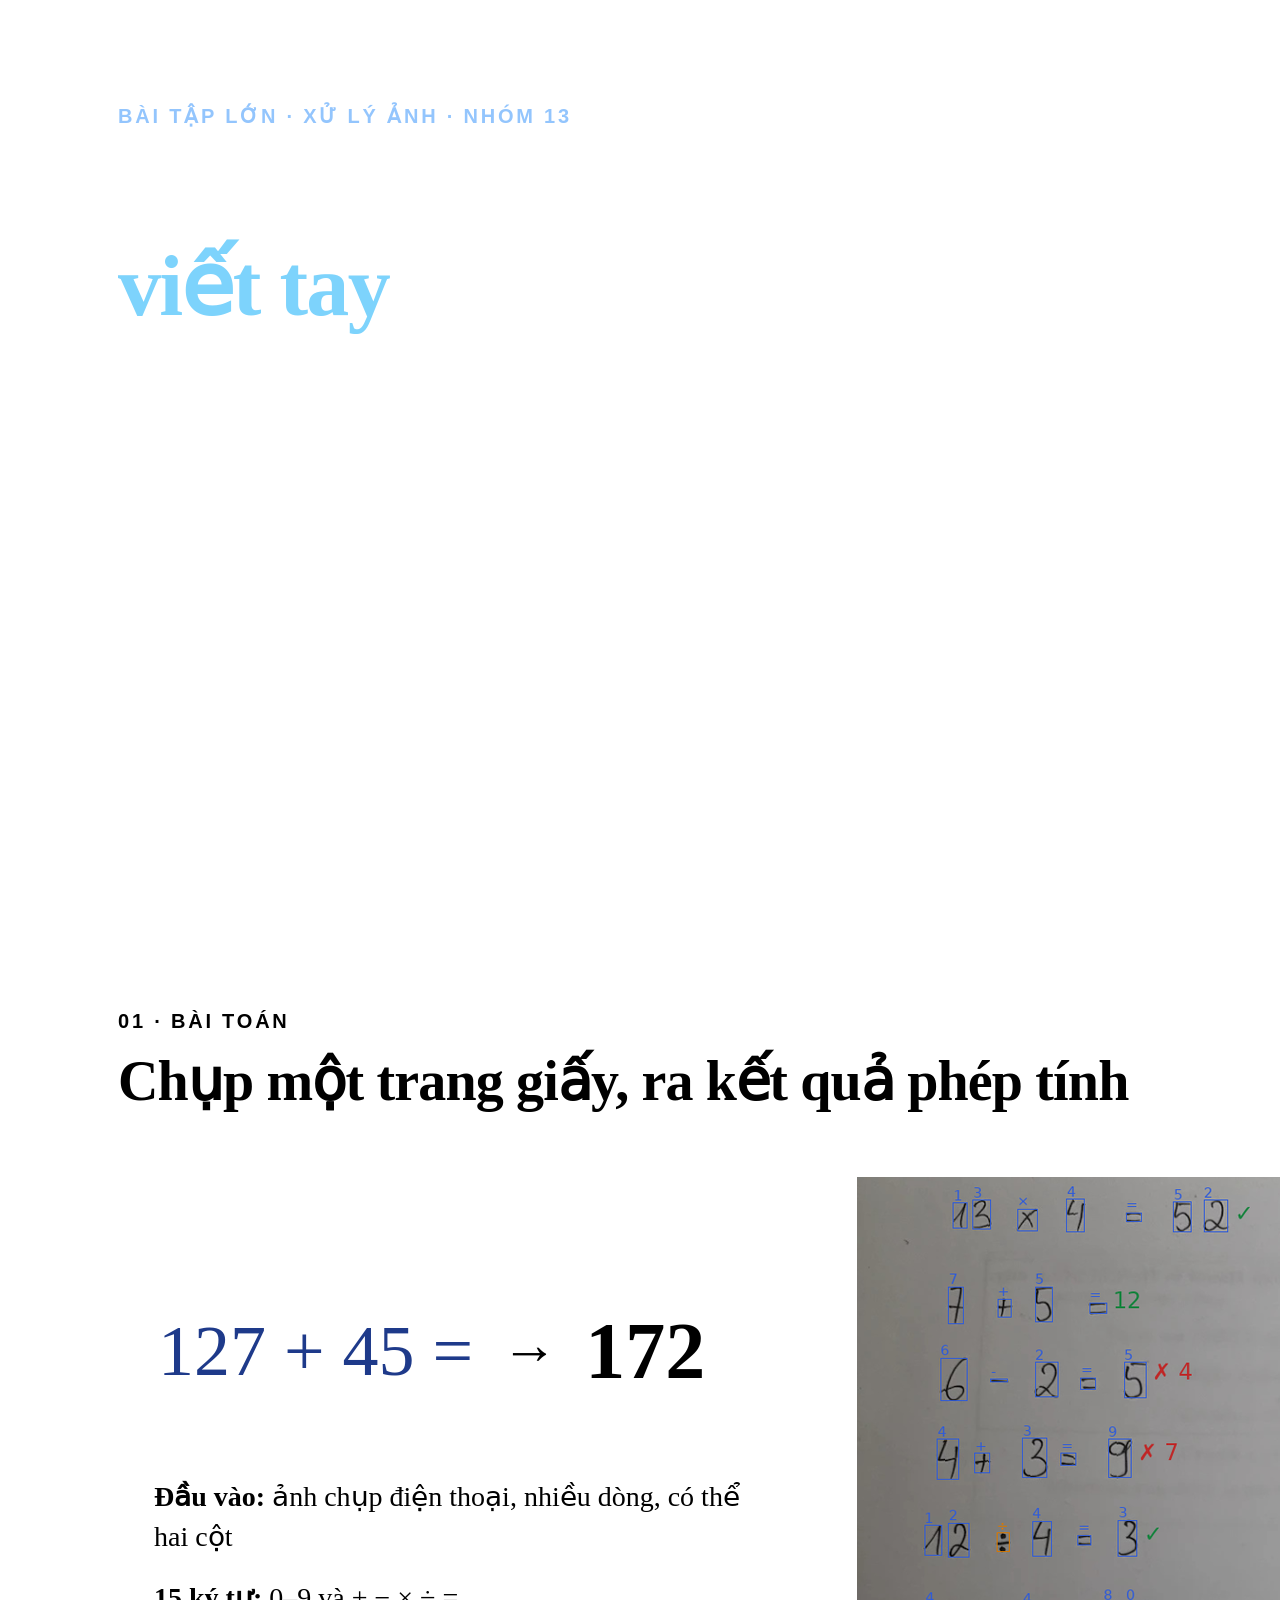
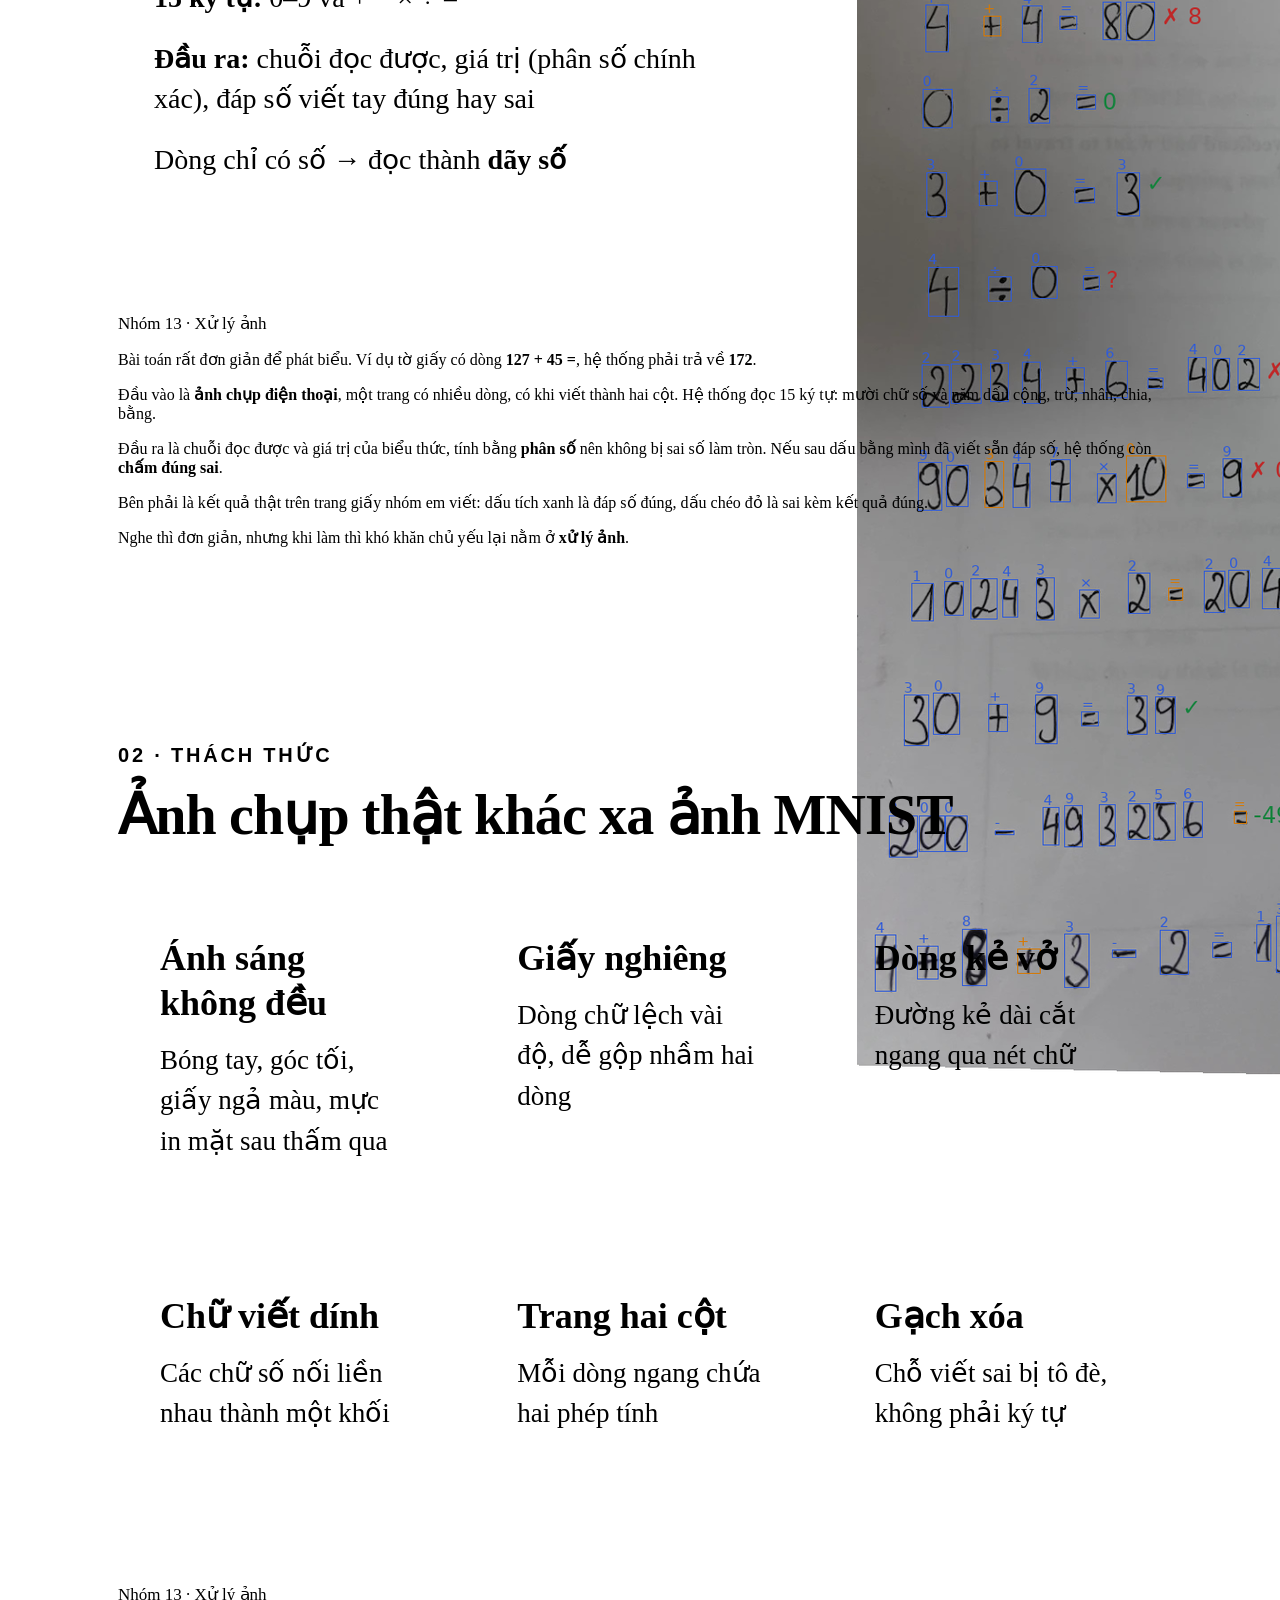
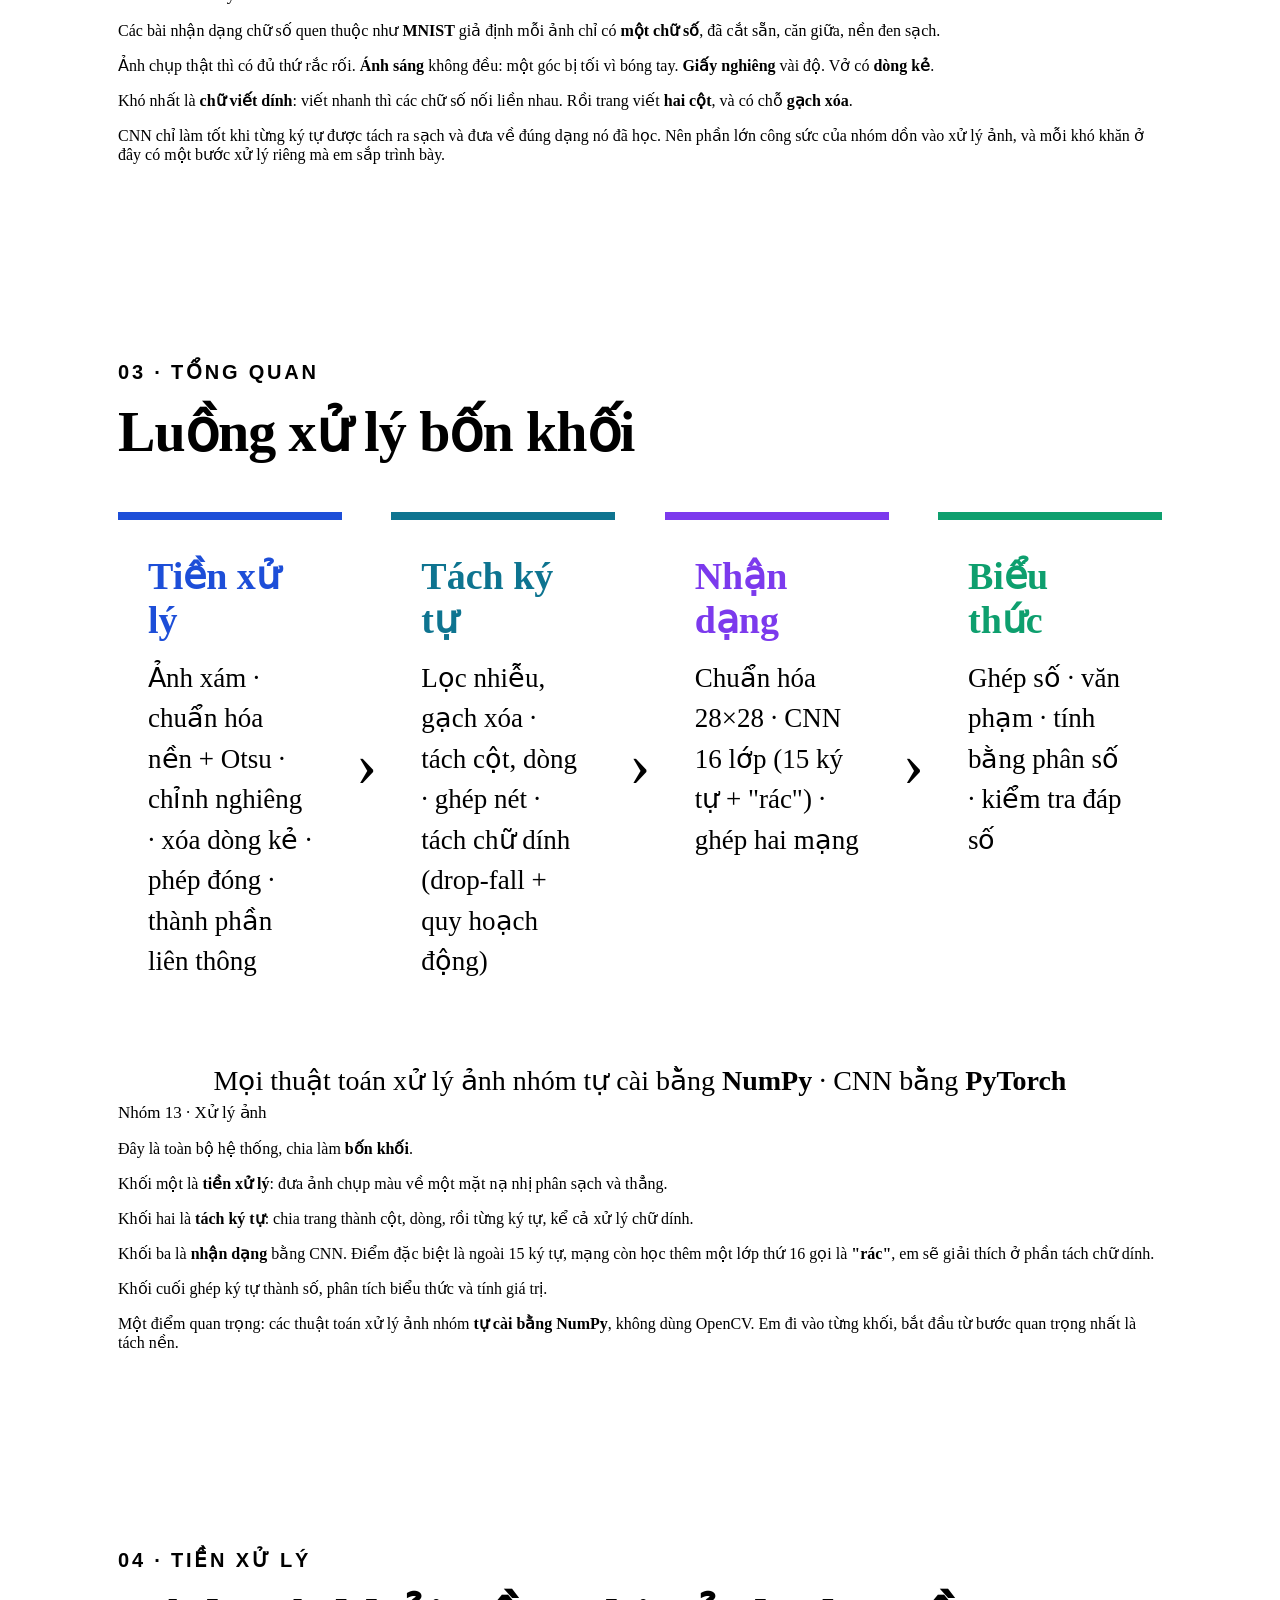
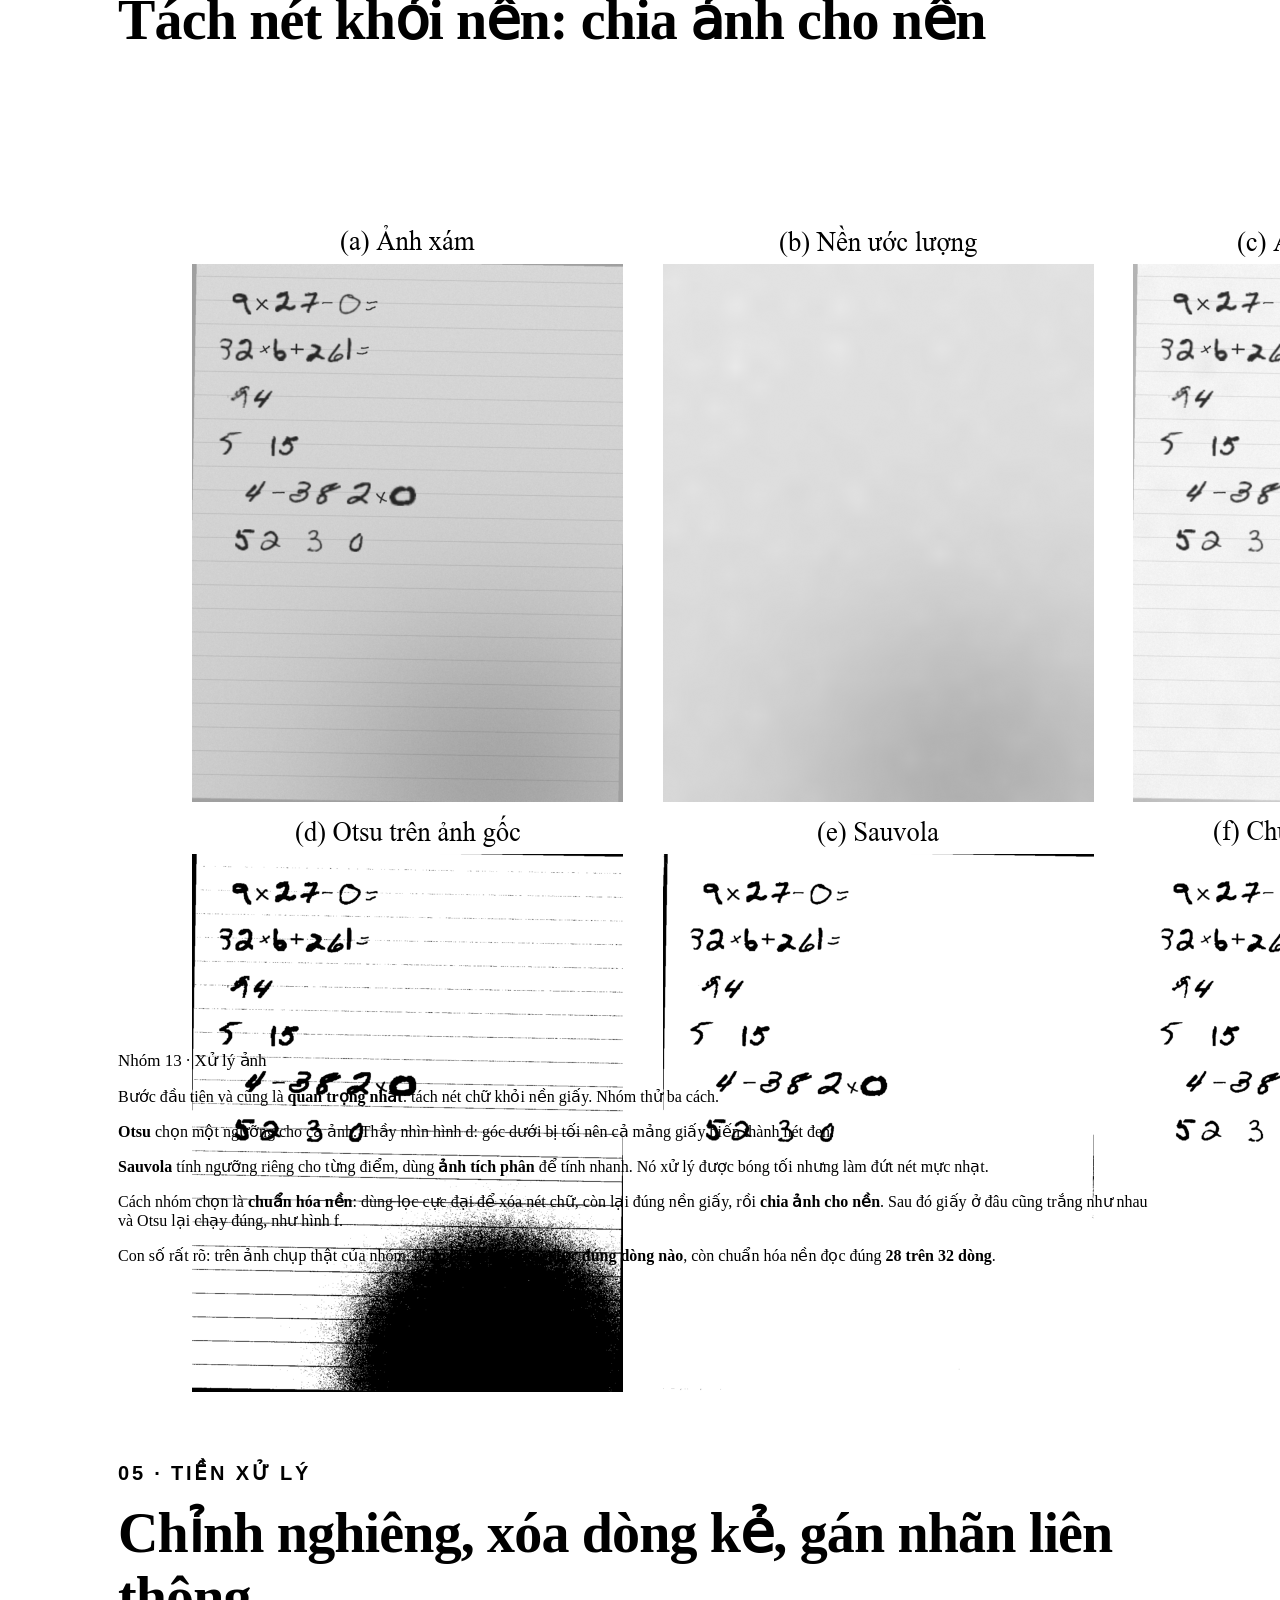
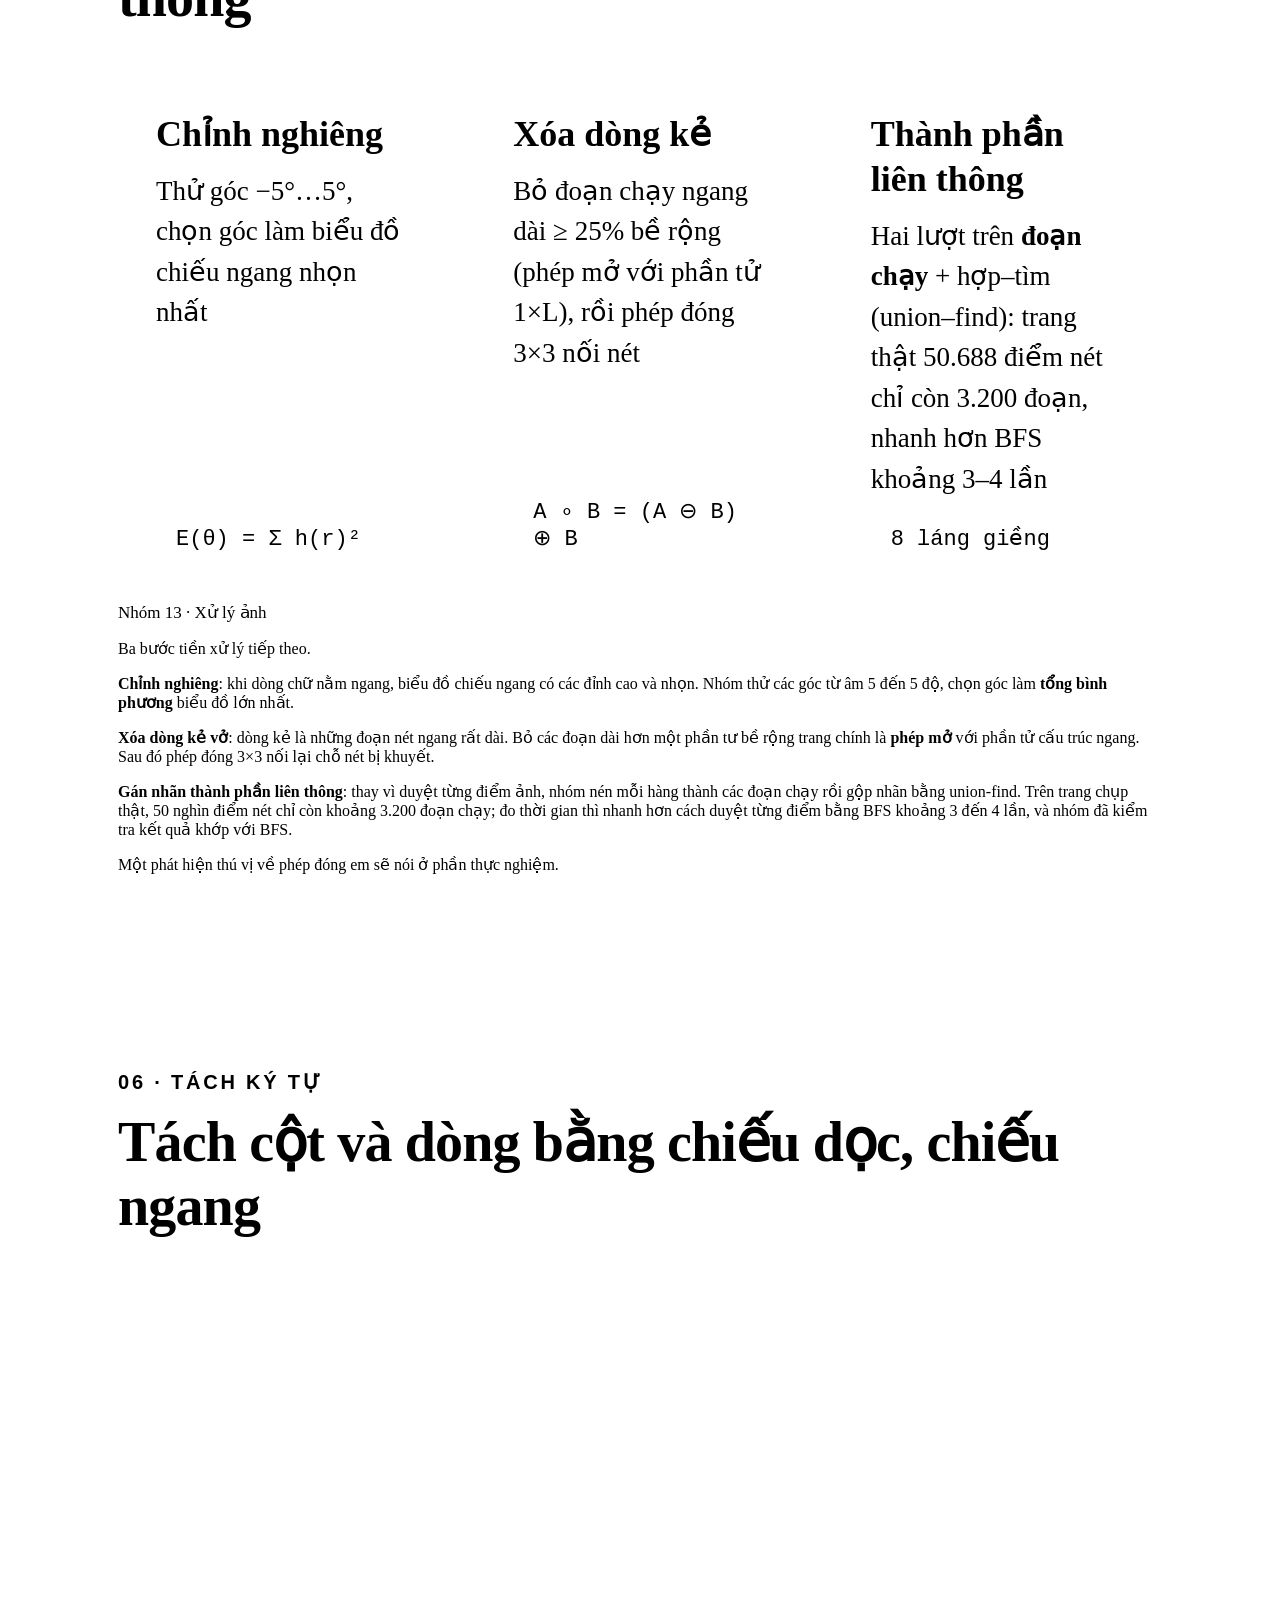
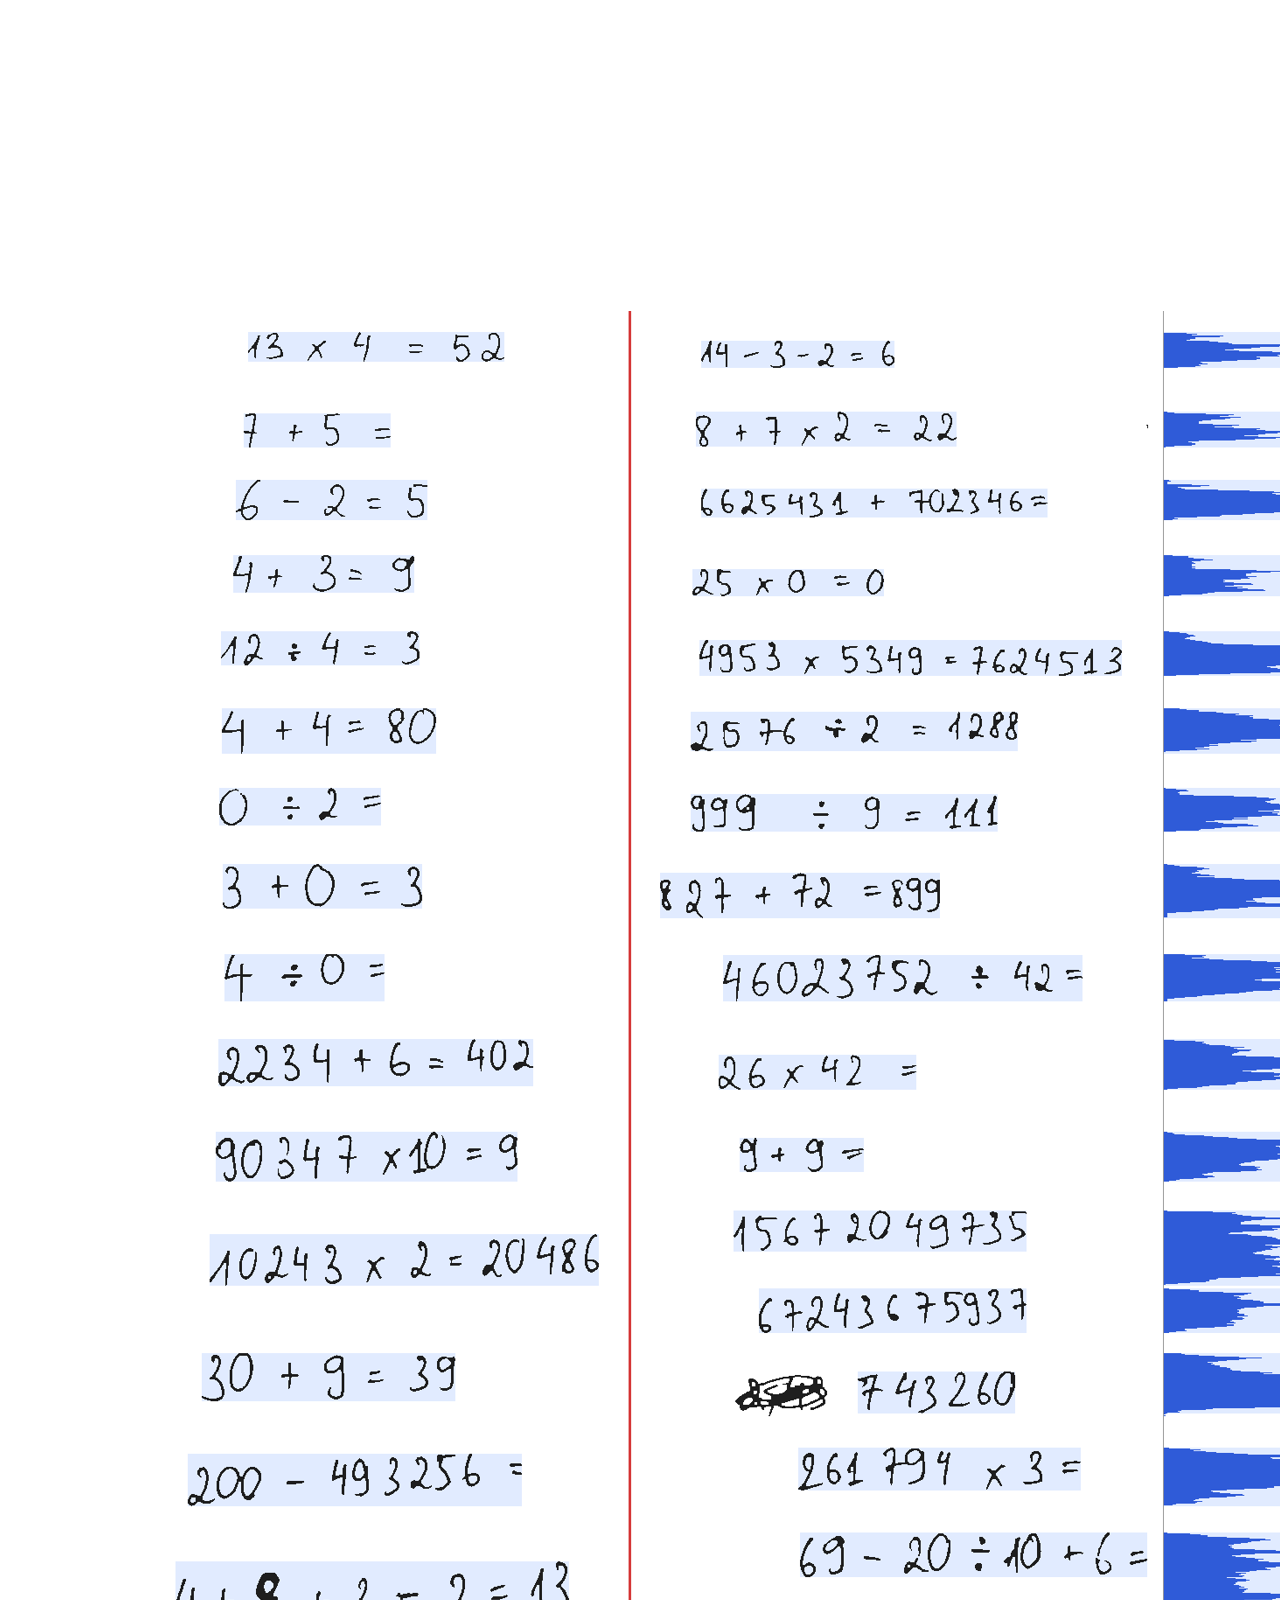
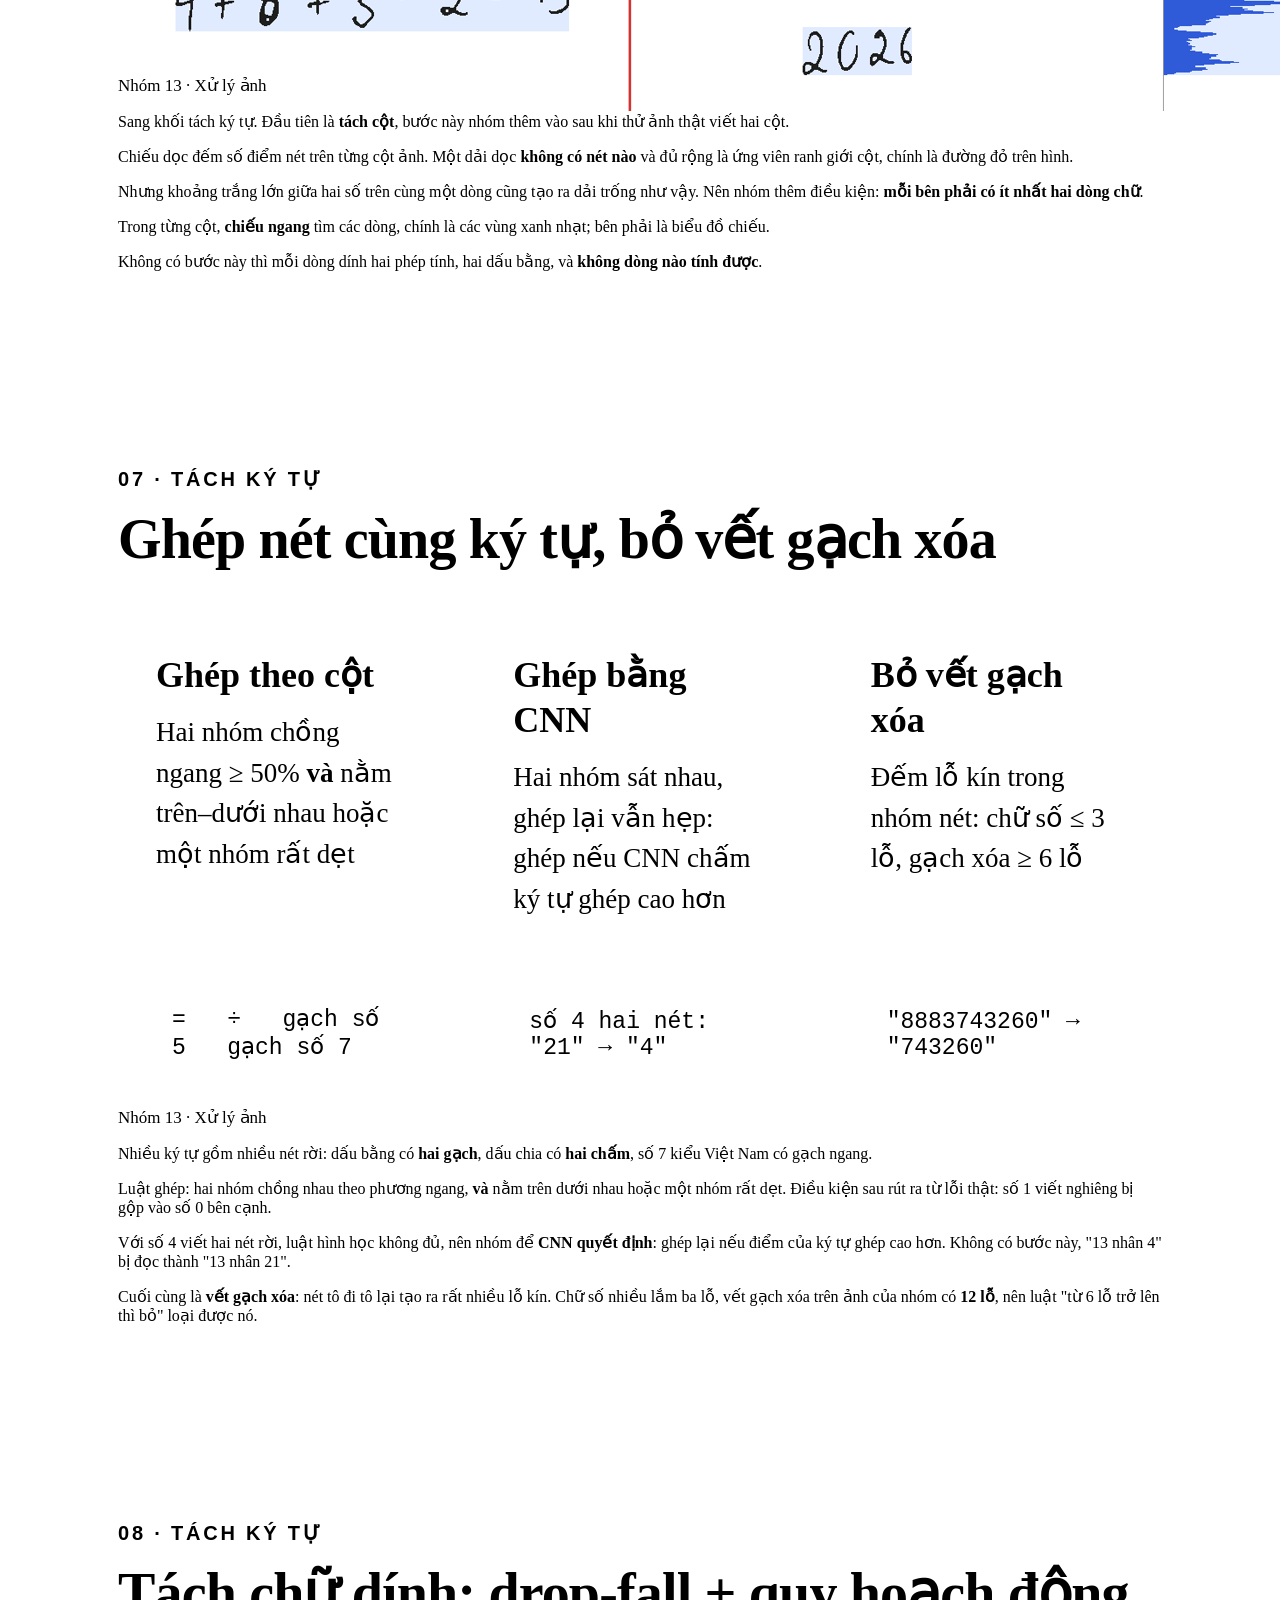
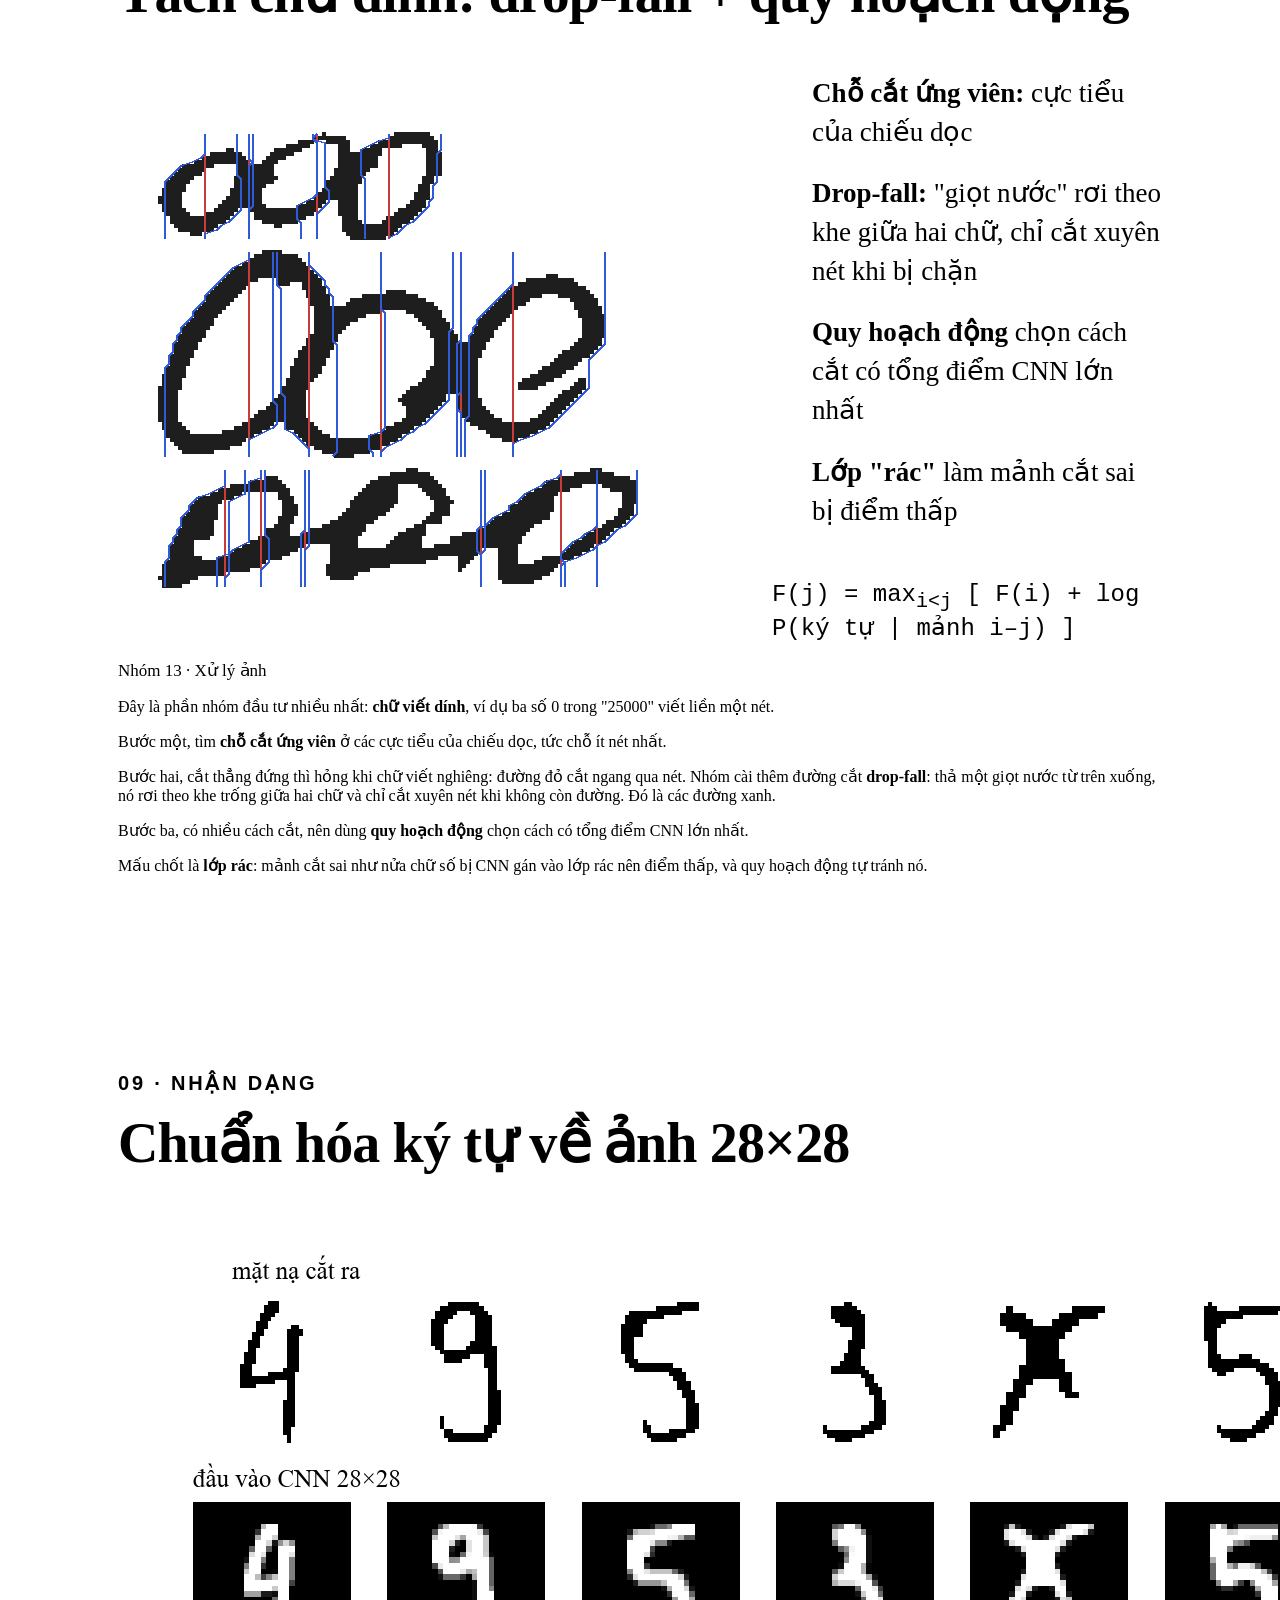
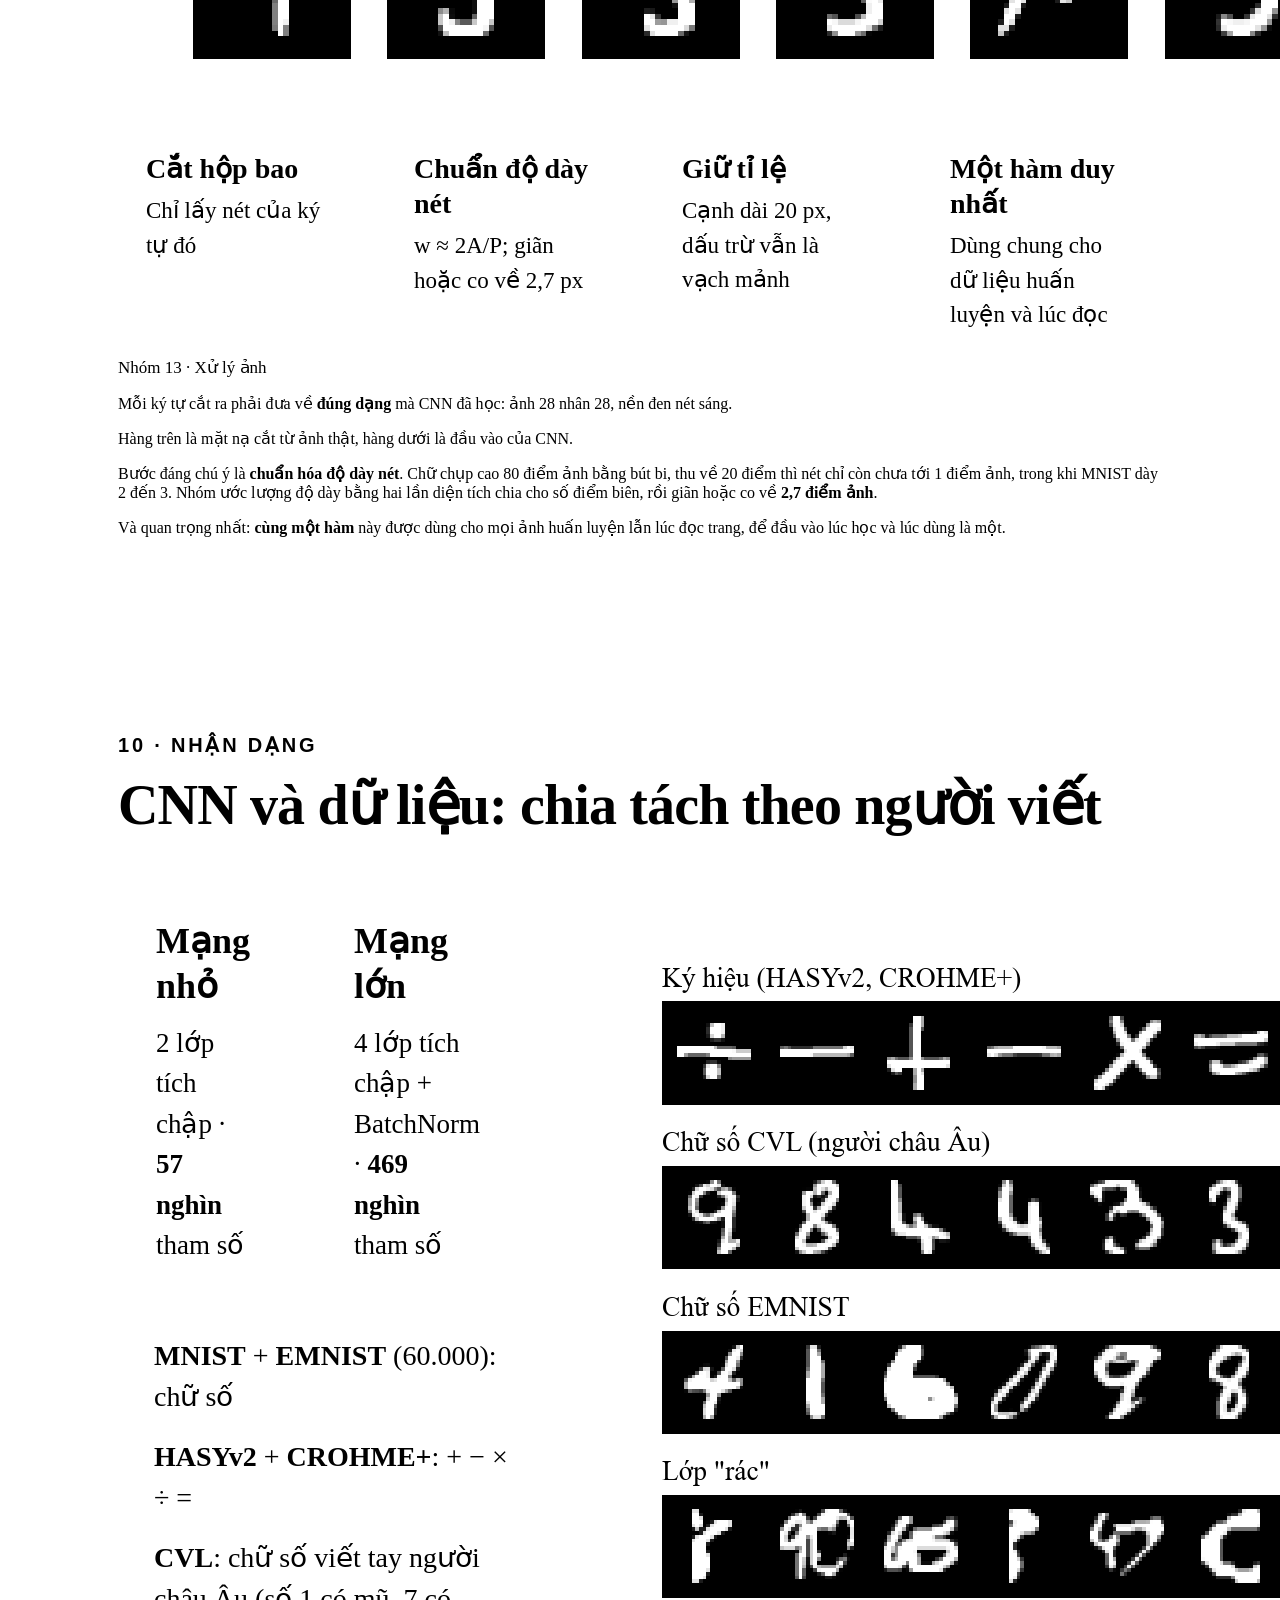
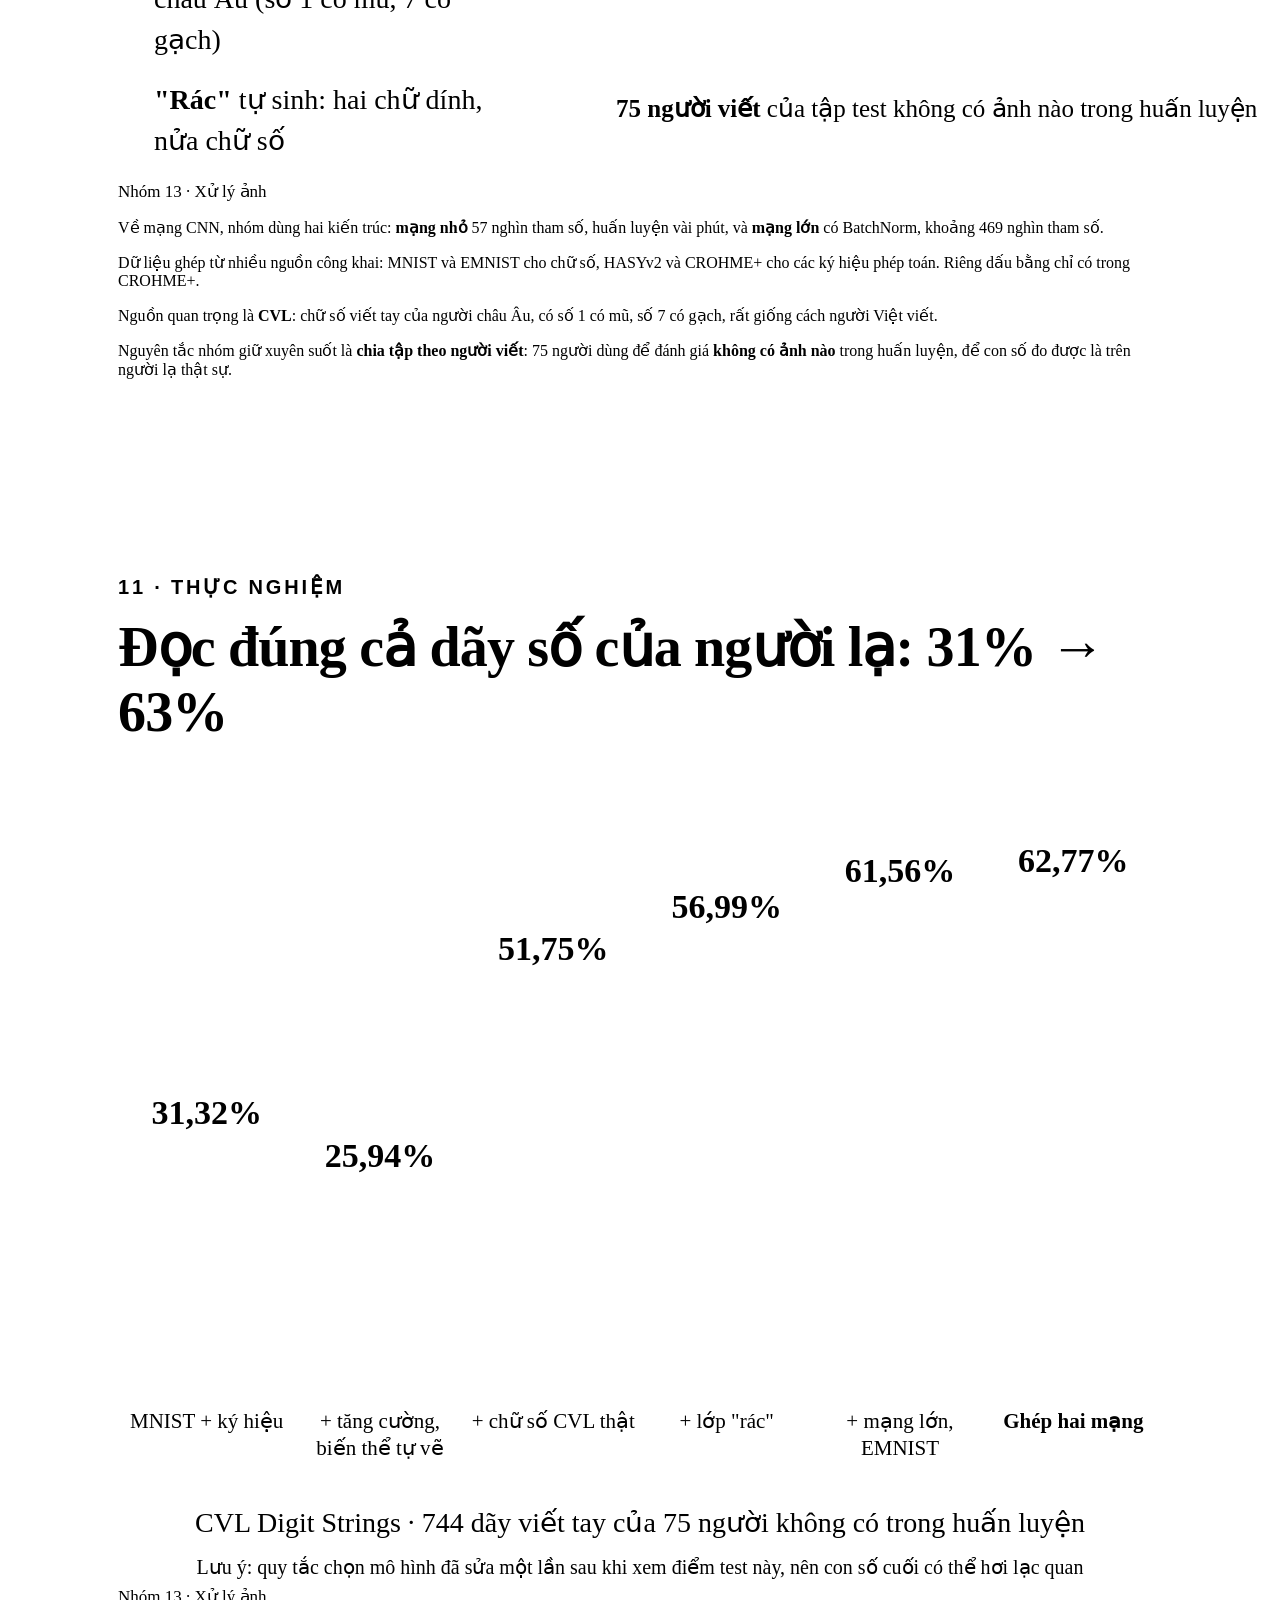
==== commit 90c33dd5: "Sửa lỗi tách chữ dính, API và thước đo; đo lại và đồng bộ tài liệu - Tách chữ dính: cả nhóm có khóa " ====
--- a/bao_cao/slide/nguon/index.html
+++ b/bao_cao/slide/nguon/index.html
@@ -140,14 +140,14 @@
     <div class="luoi g3" data-anim="stagger-list">
       <div class="the"><h4>Chỉnh nghiêng</h4><p>Thử góc −5°…5°, chọn góc làm biểu đồ chiếu ngang nhọn nhất</p><div class="cong-thuc">E(θ) = Σ h(r)²</div></div>
       <div class="the"><h4>Xóa dòng kẻ</h4><p>Bỏ đoạn chạy ngang dài ≥ 25% bề rộng (phép mở với phần tử 1×L), rồi phép đóng 3×3 nối nét</p><div class="cong-thuc">A ∘ B = (A ⊖ B) ⊕ B</div></div>
-      <div class="the"><h4>Thành phần liên thông</h4><p>Hai lượt trên <b>đoạn chạy</b> + hợp–tìm (union–find); nhanh hơn duyệt từng điểm ảnh hàng chục lần</p><div class="cong-thuc">8 láng giềng</div></div>
+      <div class="the"><h4>Thành phần liên thông</h4><p>Hai lượt trên <b>đoạn chạy</b> + hợp–tìm (union–find): trang thật 50.688 điểm nét chỉ còn 3.200 đoạn, nhanh hơn BFS khoảng 3–4 lần</p><div class="cong-thuc">8 láng giềng</div></div>
     </div>
     <div class="deck-footer"><span>Nhóm 13 · Xử lý ảnh</span><span class="slide-number" data-current="6" data-total="17"></span></div>
     <aside class="notes">
       <p>Ba bước tiền xử lý tiếp theo.</p>
       <p><strong>Chỉnh nghiêng</strong>: khi dòng chữ nằm ngang, biểu đồ chiếu ngang có các đỉnh cao và nhọn. Nhóm thử các góc từ âm 5 đến 5 độ, chọn góc làm <strong>tổng bình phương</strong> biểu đồ lớn nhất.</p>
       <p><strong>Xóa dòng kẻ vở</strong>: dòng kẻ là những đoạn nét ngang rất dài. Bỏ các đoạn dài hơn một phần tư bề rộng trang chính là <strong>phép mở</strong> với phần tử cấu trúc ngang. Sau đó phép đóng 3×3 nối lại chỗ nét bị khuyết.</p>
-      <p><strong>Gán nhãn thành phần liên thông</strong>: thay vì duyệt từng điểm ảnh, nhóm nén mỗi hàng thành các đoạn chạy rồi gộp nhãn bằng union-find. Nhanh hơn hàng chục lần, và đã kiểm tra khớp với cách duyệt thông thường.</p>
+      <p><strong>Gán nhãn thành phần liên thông</strong>: thay vì duyệt từng điểm ảnh, nhóm nén mỗi hàng thành các đoạn chạy rồi gộp nhãn bằng union-find. Trên trang chụp thật, 50 nghìn điểm nét chỉ còn khoảng 3.200 đoạn chạy; đo thời gian thì nhanh hơn cách duyệt từng điểm bằng BFS khoảng 3 đến 4 lần, và nhóm đã kiểm tra kết quả khớp với BFS.</p>
       <p>Một phát hiện thú vị về phép đóng em sẽ nói ở phần thực nghiệm.</p>
     </aside>
   </section>
@@ -273,23 +273,23 @@
   <!-- ============ 12. HÀNH TRÌNH CẢI TIẾN ============ -->
   <section class="slide" data-title="Các bước cải tiến">
     <p class="kicker">11 · Thực nghiệm</p>
-    <h2 class="h2">Đọc đúng cả dãy số của người lạ: <span class="accent">31% → 62%</span></h2>
+    <h2 class="h2">Đọc đúng cả dãy số của người lạ: <span class="accent">31% → 63%</span></h2>
     <div class="bieu-do">
-      <div class="cot-bd"><div class="thanh" style="--h:31.45"><span>31,45%</span></div><p>MNIST + ký hiệu</p></div>
-      <div class="cot-bd xau"><div class="thanh" style="--h:25.67"><span>25,67%</span></div><p>+ tăng cường, biến thể tự vẽ</p></div>
-      <div class="cot-bd"><div class="thanh" style="--h:51.34"><span>51,34%</span></div><p>+ chữ số CVL thật</p></div>
-      <div class="cot-bd"><div class="thanh" style="--h:56.45"><span>56,45%</span></div><p>+ lớp "rác"</p></div>
-      <div class="cot-bd"><div class="thanh" style="--h:60.75"><span>60,75%</span></div><p>+ mạng lớn, EMNIST</p></div>
-      <div class="cot-bd chot"><div class="thanh" style="--h:62.23"><span>62,23%</span></div><p>Ghép hai mạng</p></div>
-    </div>
-    <p class="lede chu-thich" data-anim="fade-up">CVL Digit Strings · 744 dãy viết tay của 75 người không có trong huấn luyện</p>
+      <div class="cot-bd"><div class="thanh" style="--h:31.32"><span>31,32%</span></div><p>MNIST + ký hiệu</p></div>
+      <div class="cot-bd xau"><div class="thanh" style="--h:25.94"><span>25,94%</span></div><p>+ tăng cường, biến thể tự vẽ</p></div>
+      <div class="cot-bd"><div class="thanh" style="--h:51.75"><span>51,75%</span></div><p>+ chữ số CVL thật</p></div>
+      <div class="cot-bd"><div class="thanh" style="--h:56.99"><span>56,99%</span></div><p>+ lớp "rác"</p></div>
+      <div class="cot-bd"><div class="thanh" style="--h:61.56"><span>61,56%</span></div><p>+ mạng lớn, EMNIST</p></div>
+      <div class="cot-bd chot"><div class="thanh" style="--h:62.77"><span>62,77%</span></div><p>Ghép hai mạng</p></div>
+    </div>
+    <p class="lede chu-thich" data-anim="fade-up">CVL Digit Strings · 744 dãy viết tay của 75 người không có trong huấn luyện<br><span class="nho-dong">Lưu ý: quy tắc chọn mô hình đã sửa một lần sau khi xem điểm test này, nên con số cuối có thể hơi lạc quan</span></p>
     <div class="deck-footer"><span>Nhóm 13 · Xử lý ảnh</span><span class="slide-number" data-current="12" data-total="17"></span></div>
     <aside class="notes">
       <p>Đây là hành trình cải tiến, đo trên <strong>744 dãy số viết tay</strong> của 75 người lạ.</p>
       <p>Bản đầu chỉ học MNIST, đọc đúng <strong>31%</strong>. Phân tích lỗi thì thấy số 1 có mũ hay bị đọc thành 4 hoặc 7, vì MNIST là chữ người Mỹ.</p>
       <p>Nhóm thử <strong>tự vẽ thêm</strong> nét mũ cho số 1, kết quả lại <strong>giảm xuống 26%</strong>: nét mũ tự vẽ làm số 1 giống số 4. Bài học: biến thể tự sinh không thay được chữ thật.</p>
-      <p>Thêm <strong>chữ số viết tay thật</strong> của người châu Âu thì tăng vọt lên <strong>51%</strong>. Thêm <strong>lớp rác</strong> lên 56%, vì tách chữ dính đúng hơn. Mạng lớn cùng EMNIST lên 61%, và ghép hai mạng được <strong>62%</strong>.</p>
-      <p>Nghĩa là gấp đôi so với ban đầu.</p>
+      <p>Thêm <strong>chữ số viết tay thật</strong> của người châu Âu thì tăng vọt lên <strong>51%</strong>. Thêm <strong>lớp rác</strong> lên 56%, vì tách chữ dính đúng hơn. Mạng lớn cùng EMNIST lên 62%, và ghép hai mạng được gần <strong>63%</strong>.</p>
+      <p>Nghĩa là gấp đôi so với ban đầu. Nhóm cũng nói thẳng một điểm: quy tắc chọn mô hình trên 90 dãy kiểm định đã được sửa một lần <strong>sau khi xem điểm test</strong>, vì quy tắc cũ chọn một mô hình hơn đúng 1 dãy kiểm định nhưng kém hơn trên test. Test không dùng để chấm ứng viên, nhưng con số cuối vì vậy có thể hơi lạc quan.</p>
     </aside>
   </section>
 
@@ -298,28 +298,31 @@
     <p class="kicker">12 · Thực nghiệm</p>
     <h2 class="h2">Tắt từng bước xử lý ảnh <span class="accent">thì sao?</span></h2>
     <div class="hai-cot rong-trai">
+      <div>
       <table class="bang" data-anim="fade-up">
-        <thead><tr><th>Cấu hình</th><th>CVL (518 dãy)</th><th>Ảnh thật (32 dòng)</th></tr></thead>
+        <thead><tr><th>Cấu hình</th><th>CVL 518 dãy*</th><th>90 dãy sạch</th><th>Ảnh thật**</th></tr></thead>
         <tbody>
-          <tr class="mac-dinh"><td>Đầy đủ</td><td>67,4%</td><td>28</td></tr>
-          <tr><td>Otsu thay chuẩn hóa nền</td><td>67,4%</td><td class="xau">0</td></tr>
-          <tr><td>Sauvola thay chuẩn hóa nền</td><td class="xau">50,0%</td><td class="xau">1</td></tr>
-          <tr><td>Không tách cột</td><td>67,4%</td><td class="xau">0</td></tr>
-          <tr><td>Không tách chữ dính</td><td class="xau">41,7%</td><td class="xau">25</td></tr>
-          <tr><td>Chỉ cắt thẳng (bỏ drop-fall)</td><td class="xau">61,8%</td><td>27</td></tr>
-          <tr><td>Không chuẩn hóa độ dày nét</td><td class="xau">64,7%</td><td>28</td></tr>
-          <tr><td>Không gộp mẩu nét đầu dòng</td><td class="xau">65,3%</td><td>28</td></tr>
-          <tr><td>Không bỏ vết gạch xóa</td><td>67,6%</td><td>27</td></tr>
+          <tr class="mac-dinh"><td>Đầy đủ</td><td>68,3%</td><td>40</td><td>28</td></tr>
+          <tr><td>Otsu thay chuẩn hóa nền</td><td>68,3%</td><td>40</td><td class="xau">0</td></tr>
+          <tr><td>Sauvola thay chuẩn hóa nền</td><td class="xau">50,6%</td><td class="xau">30</td><td class="xau">1</td></tr>
+          <tr><td>Không tách cột</td><td>68,3%</td><td>40</td><td class="xau">0</td></tr>
+          <tr><td>Không tách chữ dính</td><td class="xau">41,7%</td><td class="xau">19</td><td class="xau">25</td></tr>
+          <tr><td>Chỉ cắt thẳng (bỏ drop-fall)</td><td class="xau">64,7%</td><td class="xau">37</td><td>28</td></tr>
+          <tr><td>Không chuẩn hóa độ dày nét</td><td class="xau">65,4%</td><td class="xau">36</td><td>28</td></tr>
+          <tr><td>Không gộp mẩu nét đầu dòng</td><td class="xau">66,2%</td><td class="xau">37</td><td>28</td></tr>
+          <tr><td>Không bỏ vết gạch xóa</td><td>68,5%</td><td>41</td><td>27</td></tr>
         </tbody>
       </table>
-      <div class="the noi-bat" data-anim="fade-left"><h4>Phát hiện ngược</h4><p>Phép đóng 3×3 lấp khe của dấu <b>÷</b> (thành +) và dấu <b>=</b> (thành 2)</p><p>Bỏ phép đóng: ảnh thật <b>30/32</b>, trang tổng hợp 77,8% → <b>81,4%</b></p><p class="nho-chu">nhưng CVL giảm nhẹ 67,4% → 66,4%</p></div>
+      <p class="chu-bang">* 43/52 người viết của tập này có chữ số trong dữ liệu huấn luyện: chỉ nên so chênh lệch giữa các dòng; cột 90 dãy là 9 người hoàn toàn mới.<br>** Một trang của một người, đã dùng khi phát triển.</p>
+      </div>
+      <div class="the noi-bat" data-anim="fade-left"><h4>Phát hiện ngược</h4><p>Phép đóng 3×3 lấp khe của dấu <b>÷</b> (thành +) và dấu <b>=</b> (thành 2)</p><p>Bỏ phép đóng: ảnh thật <b>30/32</b>, trang tổng hợp 77,5% → <b>81,1%</b></p><p class="nho-chu">nhưng CVL 518 dãy giảm 68,3% → 66,6%; trang thật đã dùng khi phát triển nên chưa đủ để đổi mặc định. Nay bật/tắt được trên giao diện.</p></div>
     </div>
     <div class="deck-footer"><span>Nhóm 13 · Xử lý ảnh</span><span class="slide-number" data-current="13" data-total="17"></span></div>
     <aside class="notes">
       <p>Để biết từng bước có đáng không, nhóm <strong>tắt từng bước một</strong>, giữ nguyên mọi thứ khác, rồi đo lại.</p>
-      <p>Ba bước quan trọng nhất: <strong>chuẩn hóa nền</strong>, thay bằng Otsu thì ảnh thật còn 0 dòng đúng; <strong>tách cột</strong>, bỏ đi cũng còn 0; và <strong>tách chữ dính</strong>, bỏ đi thì CVL tụt từ 67 xuống 42%.</p>
-      <p>Các bước nhỏ hơn như drop-fall, chuẩn hóa độ dày nét, gộp mẩu nét, mỗi bước đóng góp vài điểm.</p>
-      <p>Có một <strong>phát hiện ngược</strong>: phép đóng 3×3 vốn để nối nét đứt, lại lấp khe giữa chấm và gạch của dấu chia, biến nó thành dấu cộng, và nối hai gạch của dấu bằng. Bỏ phép đóng thì ảnh thật lên <strong>30 trên 32</strong> dòng, nhưng ảnh quét CVL lại giảm nhẹ. Nhóm ghi lại đây là hướng cải tiến tiếp theo.</p>
+      <p>Ba bước quan trọng nhất: <strong>chuẩn hóa nền</strong>, thay bằng Otsu thì ảnh thật còn 0 dòng đúng; <strong>tách cột</strong>, bỏ đi cũng còn 0; và <strong>tách chữ dính</strong>, bỏ đi thì CVL tụt từ 68 xuống 42%, còn 90 dãy sạch từ 40 xuống 19.</p>
+      <p>Các bước nhỏ hơn như drop-fall, chuẩn hóa độ dày nét, gộp mẩu nét, mỗi bước đóng góp vài điểm. Cột 518 dãy có người viết đã nằm trong dữ liệu huấn luyện nên em chỉ so chênh lệch; cột 90 dãy là 9 người hoàn toàn mới.</p>
+      <p>Có một <strong>phát hiện ngược</strong>: phép đóng 3×3 vốn để nối nét đứt, lại lấp khe giữa chấm và gạch của dấu chia, biến nó thành dấu cộng, và nối hai gạch của dấu bằng. Bỏ phép đóng thì ảnh thật lên <strong>30 trên 32</strong> dòng, nhưng ảnh quét CVL lại giảm nhẹ, và trang thật là trang nhóm đã dùng khi phát triển, nên nhóm chưa đổi mặc định. Phép đóng giờ bật tắt được trên giao diện để thử.</p>
     </aside>
   </section>
 
@@ -332,22 +335,24 @@
       <div>
         <div class="luoi g3 so-lieu" data-anim="stagger-list">
           <div class="the"><span class="so">28/32</span><p>dòng đúng hoàn toàn</p></div>
-          <div class="the"><span class="so">23/28</span><p>biểu thức đúng giá trị</p></div>
-          <div class="the"><span class="so">1,7%</span><p>lỗi ký tự</p></div>
+          <div class="the"><span class="so">23/27</span><p>biểu thức đúng giá trị</p></div>
+          <div class="the"><span class="so">1,4%</span><p>lỗi ký tự</p></div>
         </div>
         <ul class="ds" data-anim="stagger-list">
-          <li>Đọc đúng <b>4 ÷ 0</b> (báo chia cho 0), số âm, số lẻ kèm phân số</li>
+          <li>Đọc đúng <b>4 ÷ 0</b> và báo chia cho 0 (đếm riêng, không nằm trong 27), số âm, số lẻ kèm phân số</li>
           <li>Bỏ qua được chỗ <b>gạch xóa</b></li>
-          <li>4 dòng sai đều do nhầm <b>một ký tự</b>: 9↔4, + → 4, = → 2, số 1 dính số 0</li>
+          <li>4 dòng sai: 3 dòng nhầm <b>một ký tự</b> (1 → 4, + → 4, = → 2), 1 dòng mất số 1 (×10 → ×0)</li>
+          <li class="nho-dong">Một trang, một người viết, đã dùng khi phát triển → số liệu lạc quan</li>
         </ul>
       </div>
     </div>
     <div class="deck-footer"><span>Nhóm 13 · Xử lý ảnh</span><span class="slide-number" data-current="14" data-total="17"></span></div>
     <aside class="notes">
       <p>Đây là kết quả trên <strong>trang giấy nhóm em tự viết và chụp</strong>: hai cột, 32 dòng, có cả chỗ gạch xóa và mực in mặt sau thấm qua.</p>
-      <p>Hệ thống đọc đúng hoàn toàn <strong>28 trên 32 dòng</strong>, 23 trên 28 biểu thức ra đúng giá trị, lỗi ký tự chỉ 1,7%.</p>
+      <p>Hệ thống đọc đúng hoàn toàn <strong>28 trên 32 dòng</strong>, 23 trên 27 biểu thức ra đúng giá trị, lỗi ký tự khoảng 1,4%. Mẫu số là 27 vì dòng 4 chia 0 không có giá trị, nên được đếm riêng.</p>
       <p>Nó xử lý đúng các trường hợp đặc biệt: <strong>4 chia 0</strong> báo lỗi chia cho không, phép trừ ra số âm, phép chia ra số lẻ kèm phân số, và bỏ qua chỗ gạch xóa.</p>
-      <p>Bốn dòng còn sai đều chỉ <strong>nhầm đúng một ký tự</strong>, ví dụ dấu bằng bị đọc thành số 2. Hai trong số đó chính là lỗi do phép đóng em vừa nói.</p>
+      <p>Trong bốn dòng còn sai, ba dòng <strong>nhầm đúng một ký tự</strong>, ví dụ dấu bằng bị đọc thành số 2; dòng còn lại mất số 1 vì số 1 dính vào số 0. Hai lỗi này chính là do phép đóng em vừa nói.</p>
+      <p>Em cũng xin nói rõ: đây là trang duy nhất, của một người viết, và nhóm đã dùng nó để phát hiện lỗi khi phát triển, nên con số này là <strong>lạc quan</strong>, chưa phải đánh giá độc lập.</p>
     </aside>
   </section>
 
@@ -361,7 +366,7 @@
         <li><b>Tải ảnh chụp</b> hoặc <b>viết trên khung vẽ</b></li>
         <li>Khung từng ký tự, ảnh 28×28 và điểm tin cậy; ký tự chưa chắc viền vàng</li>
         <li>Chấm đáp số: <b>✓</b> đúng, <b>✗</b> sai kèm kết quả đúng</li>
-        <li>Xem ảnh từng bước xử lý; bật tắt từng bước</li>
+        <li>Xem ảnh từng bước; chọn cách phân ngưỡng, bật/tắt chỉnh nghiêng, xóa dòng kẻ, phép đóng, tách chữ dính</li>
         <li>Dòng lệnh: đọc ảnh, <b>cắt mỗi phép tính thành một ảnh</b>, đánh giá</li>
       </ul>
     </div>
@@ -377,22 +382,30 @@
   <!-- ============ 16. KẾT LUẬN ============ -->
   <section class="slide" data-title="Kết luận">
     <p class="kicker">15 · Kết luận</p>
-    <h2 class="h2">Kết luận và <span class="accent">hướng phát triển</span></h2>
-    <div class="hai-cot">
+    <h2 class="h2">Kết luận, hạn chế và <span class="accent">hướng phát triển</span></h2>
+    <div class="luoi g3 ket-luan">
       <div class="the">
         <h4>Đạt được</h4>
         <ul class="ds gon" data-anim="stagger-list">
           <li>Đọc biểu thức từ ảnh chụp thật, hai cột, có gạch xóa</li>
           <li>Xử lý ảnh tự cài: chuẩn hóa nền, chiếu, liên thông, drop-fall</li>
-          <li>Người lạ: <b>31% → 62%</b> dãy đúng; ảnh thật 28/32 dòng</li>
+          <li>Người lạ: <b>31% → 63%</b> dãy đúng</li>
+        </ul>
+      </div>
+      <div class="the han-che">
+        <h4>Hạn chế</h4>
+        <ul class="ds gon" data-anim="stagger-list">
+          <li>Ảnh thật: một trang, một người, đã dùng khi phát triển</li>
+          <li>Tách chữ dính còn là lỗi lớn: 111/277 dãy sai do thừa, thiếu ký tự</li>
+          <li>Chưa có ngoặc, số thập phân, bố cục hai chiều</li>
         </ul>
       </div>
       <div class="the">
         <h4>Hướng phát triển</h4>
         <ul class="ds gon" data-anim="stagger-list">
-          <li>Thu nhỏ hoặc bỏ phép đóng; chỉ chỉnh nghiêng khi ≥ 2 dòng</li>
+          <li>Thu trang của nhiều người, giữ làm tập kiểm định cuối</li>
+          <li>Chọn lại phép đóng, chỉnh nghiêng trên tập đó</li>
           <li>Đọc cả dòng không cần tách ký tự (CRNN + CTC)</li>
-          <li>Thêm ngoặc, số thập phân, phân số viết dọc</li>
         </ul>
       </div>
     </div>
@@ -400,8 +413,9 @@
     <div class="deck-footer"><span>Nhóm 13 · Xử lý ảnh</span><span class="slide-number" data-current="16" data-total="17"></span></div>
     <aside class="notes">
       <p>Tóm lại, nhóm đã xây dựng hệ thống <strong>đọc biểu thức viết tay từ ảnh chụp</strong>, chạy được trên ảnh thật hai cột có gạch xóa.</p>
-      <p>Phần xử lý ảnh nhóm tự cài toàn bộ. Trên chữ của người lạ, tỉ lệ đọc đúng cả dãy tăng <strong>từ 31 lên 62%</strong>.</p>
-      <p>Hướng phát triển: trước mắt là <strong>thu nhỏ hoặc bỏ phép đóng</strong>, và chỉ chỉnh nghiêng khi trang có từ hai dòng trở lên. Xa hơn là thử mô hình <strong>đọc cả dòng</strong> không cần tách ký tự, và mở rộng thêm ký hiệu.</p>
+      <p>Phần xử lý ảnh nhóm tự cài toàn bộ. Trên chữ của người lạ, tỉ lệ đọc đúng cả dãy tăng <strong>từ 31 lên gần 63%</strong>.</p>
+      <p>Hạn chế: số liệu ảnh thật mới có <strong>một trang của một người</strong> và trang này đã dùng khi phát triển; tách chữ dính vẫn là nguồn lỗi lớn, khoảng 40% số dãy sai trên CVL là do thừa hoặc thiếu ký tự; và hệ thống chưa đọc được ngoặc, số thập phân hay phân số viết dọc.</p>
+      <p>Hướng phát triển: trước mắt là <strong>thu thêm trang của nhiều người</strong> và giữ riêng làm tập kiểm định cuối, rồi dùng tập đó để quyết định có bỏ phép đóng hay chỉ chỉnh nghiêng khi trang có từ hai dòng. Xa hơn là thử mô hình <strong>đọc cả dòng</strong> không cần tách ký tự, và mở rộng thêm ký hiệu.</p>
       <p>Hai bài học lớn nhất: với ảnh chụp thật, <strong>tách nền và tách ký tự</strong> quyết định nhiều hơn việc tinh chỉnh mạng; và phải luôn <strong>đánh giá trên chữ viết thật</strong>, vì cải tiến trông tốt trên dữ liệu cùng nguồn có thể làm kém đi trên chữ thật.</p>
     </aside>
   </section>
--- a/bao_cao/slide/nguon/style.css
+++ b/bao_cao/slide/nguon/style.css
@@ -167,3 +167,15 @@
 .slide[data-title="Kết luận"] .hai-cot{align-items:stretch}
 .slide[data-title="Kết luận"] .the{padding:40px 44px}
 .slide[data-title="Tắt từng bước"] .x{}
+
+/* ghi chú nhỏ dưới bảng / biểu đồ, thẻ hạn chế ở slide kết luận */
+.chu-bang{font-size:18px;line-height:1.45;color:var(--text-3);margin:14px 0 0}
+.nho-dong{display:inline-block;font-size:20px;color:var(--text-3);margin-top:8px}
+.ds li.nho-dong{font-size:22px}
+.ds li.nho-dong::before{background:var(--text-3)}
+.ket-luan{align-items:stretch}
+.ket-luan .the{padding:34px 34px}
+.ket-luan .ds.gon li{font-size:24px}
+.the.han-che{border-top-color:var(--warn)}
+.slide[data-title="Đóng góp từng bước"] .bang{font-size:23px}
+.slide[data-title="Đóng góp từng bước"] .bang td{padding:11px 16px}
